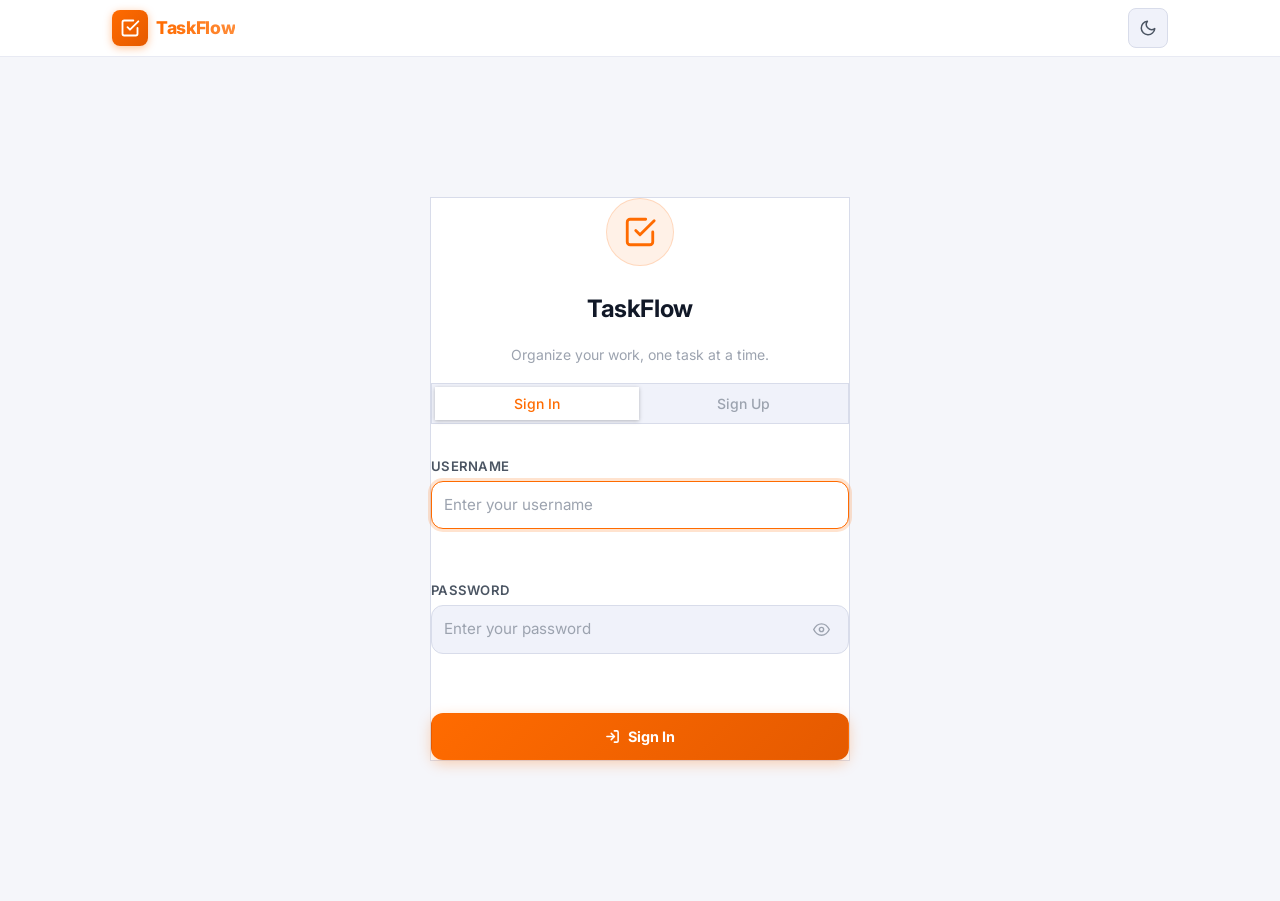
==== frontend/login.html @ 529d4571 "first commit" ====
<!DOCTYPE html>
<html lang="en" data-theme="light">
<head>
    <meta charset="UTF-8">
    <meta name="viewport" content="width=device-width, initial-scale=1.0, viewport-fit=cover">
    <meta name="theme-color" content="#8b5cf6">
    <meta name="description" content="Sign in to TaskFlow — your personal task manager.">
    <title>TaskFlow — Sign In</title>
    <link rel="preconnect" href="https://fonts.googleapis.com">
    <link rel="preconnect" href="https://fonts.gstatic.com" crossorigin>
    <link href="https://fonts.googleapis.com/css2?family=Inter:wght@400;500;600;700;800&display=swap" rel="stylesheet">
    <link rel="stylesheet" href="./style.css">
</head>
<body>

    <!-- ── Top bar ─────────────────────────────────────────── -->
    <header class="topbar" role="banner">
        <div class="topbar-inner">
            <div class="topbar-brand">
                <span class="brand-icon" aria-hidden="true">
                    <svg width="20" height="20" viewBox="0 0 24 24" fill="none" stroke="currentColor" stroke-width="2.2" stroke-linecap="round" stroke-linejoin="round">
                        <path d="M9 11l3 3L22 4"/><path d="M21 12v7a2 2 0 0 1-2 2H5a2 2 0 0 1-2-2V5a2 2 0 0 1 2-2h11"/>
                    </svg>
                </span>
                <span class="brand-name">TaskFlow</span>
            </div>
            <div class="topbar-actions">
                <button class="icon-btn" id="themeToggle" aria-label="Toggle light/dark mode">
                    <!-- icon injected by JS -->
                </button>
            </div>
        </div>
    </header>

    <!-- ── Auth page ───────────────────────────────────────── -->
    <main class="login-page" id="main-content">
        <div class="login-card">

            <!-- Brand mark -->
            <div class="login-brand" aria-hidden="true">
                <div class="login-brand-icon">
                    <svg width="34" height="34" viewBox="0 0 24 24" fill="none" stroke="currentColor" stroke-width="2" stroke-linecap="round" stroke-linejoin="round">
                        <path d="M9 11l3 3L22 4"/><path d="M21 12v7a2 2 0 0 1-2 2H5a2 2 0 0 1-2-2V5a2 2 0 0 1 2-2h11"/>
                    </svg>
                </div>
            </div>

            <h1 class="login-title">TaskFlow</h1>
            <p class="login-subtitle">Organize your work, one task at a time.</p>

            <!-- Tab switcher -->
            <div class="auth-tabs" role="tablist" aria-label="Authentication options">
                <button class="auth-tab auth-tab--active" id="tab-signin" role="tab"
                        aria-selected="true" aria-controls="panel-signin">Sign In</button>
                <button class="auth-tab" id="tab-signup" role="tab"
                        aria-selected="false" aria-controls="panel-signup">Sign Up</button>
            </div>

            <!-- Sign In panel -->
            <div id="panel-signin" class="auth-panel" role="tabpanel" aria-labelledby="tab-signin">
                <form id="loginForm" class="login-form" novalidate>
                    <div class="field">
                        <label class="field-label" for="loginUsername">Username</label>
                        <input class="field-input" id="loginUsername" name="username" type="text"
                               placeholder="Enter your username" autocomplete="username" required autofocus>
                        <span class="field-error" id="login-username-error" role="alert"></span>
                    </div>
                    <div class="field">
                        <label class="field-label" for="loginPassword">Password</label>
                        <div class="password-wrap">
                            <input class="field-input" id="loginPassword" name="password" type="password"
                                   placeholder="Enter your password" autocomplete="current-password" required>
                            <button type="button" class="pwd-eye-btn" id="loginPasswordToggle"
                                    aria-label="Show password" aria-pressed="false">
                                <svg class="eye-icon eye-show" width="17" height="17" viewBox="0 0 24 24" fill="none" stroke="currentColor" stroke-width="2" stroke-linecap="round" stroke-linejoin="round" aria-hidden="true"><path d="M1 12s4-8 11-8 11 8 11 8-4 8-11 8-11-8-11-8z"/><circle cx="12" cy="12" r="3"/></svg>
                                <svg class="eye-icon eye-hide" width="17" height="17" viewBox="0 0 24 24" fill="none" stroke="currentColor" stroke-width="2" stroke-linecap="round" stroke-linejoin="round" aria-hidden="true"><path d="M17.94 17.94A10.07 10.07 0 0 1 12 20c-7 0-11-8-11-8a18.45 18.45 0 0 1 5.06-5.94"/><path d="M9.9 4.24A9.12 9.12 0 0 1 12 4c7 0 11 8 11 8a18.5 18.5 0 0 1-2.16 3.19"/><line x1="1" y1="1" x2="23" y2="23"/></svg>
                            </button>
                        </div>
                        <span class="field-error" id="login-password-error" role="alert"></span>
                    </div>
                    <div id="loginError" class="form-banner form-banner--error" role="alert" aria-live="polite" hidden></div>
                    <button type="submit" class="btn btn-primary login-submit" id="loginBtn">
                        <svg width="15" height="15" viewBox="0 0 24 24" fill="none" stroke="currentColor" stroke-width="2.5" stroke-linecap="round" stroke-linejoin="round" aria-hidden="true"><path d="M15 3h4a2 2 0 0 1 2 2v14a2 2 0 0 1-2 2h-4"/><polyline points="10 17 15 12 10 7"/><line x1="15" y1="12" x2="3" y2="12"/></svg>
                        Sign In
                    </button>
                </form>
            </div>

            <!-- Sign Up panel -->
            <div id="panel-signup" class="auth-panel auth-panel--hidden" role="tabpanel" aria-labelledby="tab-signup">
                <form id="registerForm" class="login-form" novalidate>
                    <div class="field">
                        <label class="field-label" for="regUsername">Username</label>
                        <input class="field-input" id="regUsername" name="username" type="text"
                               placeholder="Choose a username" autocomplete="username" required>
                        <span class="field-hint">At least 3 characters.</span>
                        <span class="field-error" id="reg-username-error" role="alert"></span>
                    </div>
                    <div class="field">
                        <label class="field-label" for="regPassword">Password</label>
                        <div class="password-wrap">
                            <input class="field-input" id="regPassword" name="password" type="password"
                                   placeholder="Create a password" autocomplete="new-password" required>
                            <button type="button" class="pwd-eye-btn" id="regPasswordToggle"
                                    aria-label="Show password" aria-pressed="false">
                                <svg class="eye-icon eye-show" width="17" height="17" viewBox="0 0 24 24" fill="none" stroke="currentColor" stroke-width="2" stroke-linecap="round" stroke-linejoin="round" aria-hidden="true"><path d="M1 12s4-8 11-8 11 8 11 8-4 8-11 8-11-8-11-8z"/><circle cx="12" cy="12" r="3"/></svg>
                                <svg class="eye-icon eye-hide" width="17" height="17" viewBox="0 0 24 24" fill="none" stroke="currentColor" stroke-width="2" stroke-linecap="round" stroke-linejoin="round" aria-hidden="true"><path d="M17.94 17.94A10.07 10.07 0 0 1 12 20c-7 0-11-8-11-8a18.45 18.45 0 0 1 5.06-5.94"/><path d="M9.9 4.24A9.12 9.12 0 0 1 12 4c7 0 11 8 11 8a18.5 18.5 0 0 1-2.16 3.19"/><line x1="1" y1="1" x2="23" y2="23"/></svg>
                            </button>
                        </div>
                        <span class="field-hint">At least 6 characters.</span>
                        <span class="field-error" id="reg-password-error" role="alert"></span>
                    </div>
                    <div class="field">
                        <label class="field-label" for="regConfirm">Confirm Password</label>
                        <div class="password-wrap">
                            <input class="field-input" id="regConfirm" name="confirm" type="password"
                                   placeholder="Repeat your password" autocomplete="new-password" required>
                            <button type="button" class="pwd-eye-btn" id="regConfirmToggle"
                                    aria-label="Show password" aria-pressed="false">
                                <svg class="eye-icon eye-show" width="17" height="17" viewBox="0 0 24 24" fill="none" stroke="currentColor" stroke-width="2" stroke-linecap="round" stroke-linejoin="round" aria-hidden="true"><path d="M1 12s4-8 11-8 11 8 11 8-4 8-11 8-11-8-11-8z"/><circle cx="12" cy="12" r="3"/></svg>
                                <svg class="eye-icon eye-hide" width="17" height="17" viewBox="0 0 24 24" fill="none" stroke="currentColor" stroke-width="2" stroke-linecap="round" stroke-linejoin="round" aria-hidden="true"><path d="M17.94 17.94A10.07 10.07 0 0 1 12 20c-7 0-11-8-11-8a18.45 18.45 0 0 1 5.06-5.94"/><path d="M9.9 4.24A9.12 9.12 0 0 1 12 4c7 0 11 8 11 8a18.5 18.5 0 0 1-2.16 3.19"/><line x1="1" y1="1" x2="23" y2="23"/></svg>
                            </button>
                        </div>
                        <span class="field-error" id="reg-confirm-error" role="alert"></span>
                    </div>
                    <div id="registerError" class="form-banner form-banner--error" role="alert" aria-live="polite" hidden></div>
                    <button type="submit" class="btn btn-primary login-submit" id="registerBtn">
                        <svg width="15" height="15" viewBox="0 0 24 24" fill="none" stroke="currentColor" stroke-width="2.5" stroke-linecap="round" stroke-linejoin="round" aria-hidden="true"><path d="M16 21v-2a4 4 0 0 0-4-4H5a4 4 0 0 0-4 4v2"/><circle cx="8.5" cy="7" r="4"/><line x1="20" y1="8" x2="20" y2="14"/><line x1="23" y1="11" x2="17" y2="11"/></svg>
                        Create Account
                    </button>
                </form>
            </div>

        </div>
    </main>

    <script src="./config.js"></script>
    <script src="./login.js"></script>
</body>
</html>
---- frontend/style.css ----
/* ================================================================
   VAULT — Password Manager
   Mobile-first, Indian flag–inspired palette
   Saffron #FF6B00 · White #FFFFFF · Green #128807 · Chakra Navy #06038D
   ================================================================ */

/* ── 1. Design tokens ─────────────────────────────────────────── */
:root {
    /* Brand palette */
    --saffron:        #FF6B00;
    --saffron-light:  #FF8C38;
    --saffron-dim:    #FF6B0018;
    --saffron-muted:  #FF6B0030;
    --green:          #128807;
    --green-light:    #1aad08;
    --green-dim:      #12880718;
    --green-muted:    #12880730;
    --chakra:         #06038D;
    --white:          #FFFFFF;

    /* Neutrals (dark theme default) */
    --bg-base:        #0d0f14;
    --bg-surface:     #141720;
    --bg-card:        #1a1e2e;
    --bg-card-hover:  #1f2438;
    --bg-input:       #0f1119;
    --bg-input-focus: #111525;

    --border:         #2a2f45;
    --border-focus:   var(--saffron);
    --border-subtle:  #1e2338;

    --text-primary:   #f0f2f8;
    --text-secondary: #8b93b0;
    --text-muted:     #565e7a;
    --text-inverse:   #0d0f14;

    /* Semantic */
    --success:        #22c55e;
    --success-dim:    #22c55e18;
    --error:          #ef4444;
    --error-dim:      #ef444418;
    --warning:        #f59e0b;

    /* Spacing scale */
    --sp-1: 4px;   --sp-2: 8px;   --sp-3: 12px;  --sp-4: 16px;
    --sp-5: 20px;  --sp-6: 24px;  --sp-8: 32px;  --sp-10: 40px;

    /* Radii */
    --r-sm:  8px;
    --r-md:  12px;
    --r-lg:  18px;
    --r-xl:  24px;
    --r-full: 9999px;

    /* Shadows */
    --shadow-card:   0 4px 24px rgba(0,0,0,0.32), 0 1px 3px rgba(0,0,0,0.2);
    --shadow-input:  0 0 0 3px var(--saffron-muted);
    --shadow-btn:    0 4px 14px rgba(255, 107, 0, 0.35);
    --shadow-dialog: 0 20px 60px rgba(0,0,0,0.6);

    /* Motion */
    --ease-out: cubic-bezier(0.22, 1, 0.36, 1);
    --duration: 200ms;

    /* Layout */
    --topbar-h:   56px;
    --max-width:  1120px;
    --page-pad:   var(--sp-4);
}

/* Light theme */
[data-theme="light"] {
    --bg-base:        #f5f6fa;
    --bg-surface:     #eef0f7;
    --bg-card:        #ffffff;
    --bg-card-hover:  #f7f8fd;
    --bg-input:       #f0f2fa;
    --bg-input-focus: #fff;

    --border:         #d8dcea;
    --border-subtle:  #e8eaf3;

    --text-primary:   #111827;
    --text-secondary: #4b5563;
    --text-muted:     #9ca3af;
    --text-inverse:   #ffffff;

    --shadow-card:    0 2px 16px rgba(0,0,0,0.08), 0 1px 3px rgba(0,0,0,0.05);
    --shadow-input:   0 0 0 3px var(--saffron-muted);
    --shadow-btn:     0 4px 14px rgba(255,107,0,0.28);
}

/* ── 2. Reset & base ──────────────────────────────────────────── */
*, *::before, *::after {
    box-sizing: border-box;
    margin: 0;
    padding: 0;
}

html {
    -webkit-text-size-adjust: 100%;
    scroll-behavior: smooth;
}

body {
    font-family: 'Inter', system-ui, -apple-system, sans-serif;
    font-size: 15px;
    line-height: 1.6;
    background-color: var(--bg-base);
    color: var(--text-primary);
    min-height: 100dvh;
    transition: background-color var(--duration), color var(--duration);
    -webkit-font-smoothing: antialiased;
}

/* Scrollbar (desktop) */
::-webkit-scrollbar { width: 6px; }
::-webkit-scrollbar-track { background: transparent; }
::-webkit-scrollbar-thumb { background: var(--border); border-radius: var(--r-full); }

/* Focus ring */
:focus-visible {
    outline: 2px solid var(--saffron);
    outline-offset: 2px;
}

/* ── 3. Top navigation bar ────────────────────────────────────── */
.topbar {
    position: sticky;
    top: 0;
    z-index: 100;
    background: var(--bg-card);
    border-bottom: 1px solid var(--border-subtle);
    backdrop-filter: blur(12px);
    -webkit-backdrop-filter: blur(12px);
}

.topbar-inner {
    max-width: var(--max-width);
    margin: 0 auto;
    padding: 0 var(--page-pad);
    height: var(--topbar-h);
    display: flex;
    align-items: center;
    justify-content: space-between;
}

/* Tricolor accent stripe */
.topbar-tricolor {
    display: flex;
    height: 3px;
}
.tc-saffron { flex: 1; background: var(--saffron); }
.tc-white   { flex: 1; background: var(--white); }
.tc-green   { flex: 1; background: var(--green); }

/* Brand */
.topbar-brand {
    display: flex;
    align-items: center;
    gap: var(--sp-2);
    text-decoration: none;
    color: inherit;
}

.brand-icon {
    display: grid;
    place-items: center;
    width: 36px;
    height: 36px;
    background: linear-gradient(135deg, var(--saffron), #e55a00);
    border-radius: var(--r-sm);
    color: var(--white);
    flex-shrink: 0;
    box-shadow: 0 2px 8px rgba(255,107,0,0.4);
}

.brand-name {
    font-size: 1.1rem;
    font-weight: 800;
    letter-spacing: -0.02em;
    background: linear-gradient(90deg, var(--saffron) 0%, var(--saffron-light) 100%);
    -webkit-background-clip: text;
    -webkit-text-fill-color: transparent;
    background-clip: text;
}

/* Icon button */
.icon-btn {
    display: grid;
    place-items: center;
    width: 40px;
    height: 40px;
    border-radius: var(--r-sm);
    border: 1px solid var(--border);
    background: var(--bg-input);
    color: var(--text-secondary);
    cursor: pointer;
    transition: background var(--duration), color var(--duration), border-color var(--duration);
}
.icon-btn:hover {
    background: var(--saffron-dim);
    color: var(--saffron);
    border-color: var(--saffron-muted);
}
.icon-btn .eye-hide { display: none; }

/* ── 4. Page layout ───────────────────────────────────────────── */
.page {
    max-width: var(--max-width);
    margin: 0 auto;
    padding: var(--sp-6) var(--page-pad) var(--sp-10);
}

/* ── 5. Hero ──────────────────────────────────────────────────── */
.hero {
    display: flex;
    align-items: center;
    justify-content: space-between;
    gap: var(--sp-4);
    margin-bottom: var(--sp-6);
    padding: var(--sp-6) var(--sp-6);
    background: var(--bg-card);
    border-radius: var(--r-xl);
    border: 1px solid var(--border-subtle);
    position: relative;
    overflow: hidden;
}

/* Subtle gradient wash behind hero */
.hero::before {
    content: '';
    position: absolute;
    inset: 0;
    background: linear-gradient(120deg,
        var(--saffron-dim) 0%,
        transparent 45%,
        var(--green-dim) 100%);
    pointer-events: none;
}

.hero-inner { position: relative; z-index: 1; }

.hero-title {
    font-size: clamp(1.35rem, 4vw, 1.9rem);
    font-weight: 800;
    letter-spacing: -0.03em;
    line-height: 1.15;
    color: var(--text-primary);
    margin-bottom: var(--sp-1);
}

.hero-subtitle {
    font-size: 0.9rem;
    color: var(--text-secondary);
}

/* Mini Indian flag */
.hero-badge {
    flex-shrink: 0;
    position: relative;
    z-index: 1;
}

.mini-flag {
    width: 52px;
    border-radius: 4px;
    overflow: hidden;
    box-shadow: 0 2px 12px rgba(0,0,0,0.25);
    border: 1px solid rgba(255,255,255,0.1);
}

.mf-saffron, .mf-white, .mf-green {
    display: block;
    height: 18px;
}
.mf-saffron { background: var(--saffron); }
.mf-white   { background: #fff; position: relative; display: flex; align-items: center; justify-content: center; }
.mf-green   { background: var(--green); }

.mf-chakra {
    display: block;
    width: 12px;
    height: 12px;
    border: 2px solid var(--chakra);
    border-radius: 50%;
    position: relative;
}
.mf-chakra::before {
    content: '';
    position: absolute;
    inset: 1px;
    background: radial-gradient(circle, var(--chakra) 1.5px, transparent 1.5px);
}

/* ── 6. App shell grid ────────────────────────────────────────── */
.app-shell {
    display: grid;
    gap: var(--sp-5);
    grid-template-columns: 1fr;
}

@media (min-width: 860px) {
    .app-shell {
        grid-template-columns: 420px 1fr;
        align-items: start;
    }
}

@media (min-width: 1060px) {
    .app-shell {
        grid-template-columns: 460px 1fr;
    }
}

/* ── 7. Card ──────────────────────────────────────────────────── */
.card {
    background: var(--bg-card);
    border: 1px solid var(--border-subtle);
    border-radius: var(--r-lg);
    box-shadow: var(--shadow-card);
    overflow: hidden;
}

.card-header {
    display: flex;
    align-items: center;
    justify-content: space-between;
    padding: var(--sp-5) var(--sp-5) 0;
}

.card-title {
    display: flex;
    align-items: center;
    gap: var(--sp-2);
    font-size: 1rem;
    font-weight: 700;
    color: var(--text-primary);
}

.card-title svg {
    color: var(--saffron);
    flex-shrink: 0;
}

.card-body {
    padding: var(--sp-5);
}

/* ── 8. Form fields ───────────────────────────────────────────── */
.field {
    display: flex;
    flex-direction: column;
    gap: var(--sp-1);
    margin-bottom: var(--sp-4);
}

.field:last-of-type { margin-bottom: 0; }

.field-label {
    font-size: 0.82rem;
    font-weight: 600;
    color: var(--text-secondary);
    letter-spacing: 0.02em;
    text-transform: uppercase;
    display: flex;
    align-items: center;
    gap: var(--sp-2);
}

.field-label-hint {
    font-size: 0.75rem;
    font-weight: 400;
    text-transform: none;
    color: var(--text-muted);
    letter-spacing: 0;
}

.field-input {
    width: 100%;
    padding: 11px var(--sp-3);
    font: inherit;
    font-size: 0.95rem;
    background: var(--bg-input);
    color: var(--text-primary);
    border: 1.5px solid var(--border);
    border-radius: var(--r-md);
    transition: border-color var(--duration), box-shadow var(--duration), background var(--duration);
    -webkit-appearance: none;
    appearance: none;
}

.field-input::placeholder { color: var(--text-muted); }

.field-input:hover {
    border-color: var(--saffron-muted);
}

.field-input:focus {
    outline: none;
    border-color: var(--saffron);
    background: var(--bg-input-focus);
    box-shadow: var(--shadow-input);
}

.field-input.is-invalid {
    border-color: var(--error);
    box-shadow: 0 0 0 3px rgba(239,68,68,0.18);
}

.field-textarea {
    resize: vertical;
    min-height: 88px;
    line-height: 1.5;
}

.field-error {
    font-size: 0.8rem;
    color: var(--error);
    min-height: 1.2em;
    display: flex;
    align-items: center;
    gap: 4px;
}

/* ── 9. Password input wrapper ────────────────────────────────── */
.password-wrap {
    position: relative;
}

.password-wrap .field-input {
    padding-right: 46px;
}

.pwd-eye-btn {
    position: absolute;
    top: 50%;
    right: 10px;
    transform: translateY(-50%);
    background: transparent;
    border: none;
    color: var(--text-muted);
    cursor: pointer;
    padding: var(--sp-1);
    display: grid;
    place-items: center;
    border-radius: var(--r-sm);
    transition: color var(--duration), background var(--duration);
    /* Minimum touch target */
    min-width: 36px;
    min-height: 36px;
}

.pwd-eye-btn:hover { color: var(--saffron); background: var(--saffron-dim); }

.pwd-eye-btn[aria-pressed="true"] .eye-show { display: none; }
.pwd-eye-btn[aria-pressed="true"] .eye-hide { display: block; }
.pwd-eye-btn[aria-pressed="false"] .eye-show { display: block; }
.pwd-eye-btn[aria-pressed="false"] .eye-hide { display: none; }

/* ── 10. Password strength bar ────────────────────────────────── */
.strength-bar {
    display: flex;
    gap: var(--sp-1);
    margin-top: var(--sp-2);
}

.strength-seg {
    flex: 1;
    height: 4px;
    border-radius: var(--r-full);
    background: var(--border);
    transition: background var(--duration);
}

/*
  3-level scoring: data-score="1" Weak, "2" Medium, "3" Strong
  Only 3 segments used (data-seg 1–3); seg 4 kept in HTML but hidden.
*/
.strength-seg[data-seg="4"] { display: none; }

/* Weak — first segment red */
.strength-bar[data-score="1"] .strength-seg[data-seg="1"] { background: var(--error); }

/* Medium — first two segments amber */
.strength-bar[data-score="2"] .strength-seg[data-seg="1"],
.strength-bar[data-score="2"] .strength-seg[data-seg="2"] { background: var(--warning); }

/* Strong — all three segments green */
.strength-bar[data-score="3"] .strength-seg[data-seg="1"],
.strength-bar[data-score="3"] .strength-seg[data-seg="2"],
.strength-bar[data-score="3"] .strength-seg[data-seg="3"] { background: var(--green); }

.strength-label {
    font-size: 0.75rem;
    font-weight: 600;
    color: var(--text-muted);
    margin-top: 2px;
    min-height: 1em;
    letter-spacing: 0.01em;
}

/* ── 11. Form actions ─────────────────────────────────────────── */
.form-actions {
    display: flex;
    gap: var(--sp-3);
    margin-top: var(--sp-5);
    flex-wrap: wrap;
}

/* ── 12. Buttons ──────────────────────────────────────────────── */
.btn {
    display: inline-flex;
    align-items: center;
    justify-content: center;
    gap: var(--sp-2);
    padding: 11px var(--sp-5);
    font: inherit;
    font-size: 0.9rem;
    font-weight: 700;
    border-radius: var(--r-md);
    border: 1.5px solid transparent;
    cursor: pointer;
    text-decoration: none;
    white-space: nowrap;
    transition:
        background var(--duration),
        box-shadow var(--duration),
        transform 80ms,
        opacity var(--duration),
        border-color var(--duration);
    /* Minimum touch target */
    min-height: 44px;
    user-select: none;
    -webkit-tap-highlight-color: transparent;
}

.btn:active { transform: scale(0.97); }
.btn:disabled {
    opacity: 0.5;
    cursor: not-allowed;
    transform: none;
}

/* Primary — saffron */
.btn-primary {
    background: linear-gradient(135deg, var(--saffron) 0%, #e55a00 100%);
    color: var(--white);
    box-shadow: var(--shadow-btn);
    flex: 1;
}
.btn-primary:hover:not(:disabled) {
    background: linear-gradient(135deg, var(--saffron-light) 0%, var(--saffron) 100%);
    box-shadow: 0 6px 20px rgba(255,107,0,0.45);
}

/* Secondary — outlined green */
.btn-secondary {
    background: var(--green-dim);
    color: var(--green-light);
    border-color: var(--green-muted);
}
.btn-secondary:hover:not(:disabled) {
    background: var(--green-muted);
    border-color: var(--green);
}

/* Ghost */
.btn-ghost {
    background: transparent;
    color: var(--text-secondary);
    border-color: var(--border);
}
.btn-ghost:hover:not(:disabled) {
    background: var(--bg-input);
    color: var(--text-primary);
}

/* Danger */
.btn-danger {
    background: var(--error);
    color: var(--white);
    border-color: var(--error);
}
.btn-danger:hover:not(:disabled) {
    background: #dc2626;
    box-shadow: 0 4px 14px rgba(239,68,68,0.35);
}

/* Loading spinner inside btn */
.btn.is-loading {
    pointer-events: none;
    position: relative;
    color: transparent;
}
.btn.is-loading::after {
    content: '';
    position: absolute;
    inset: 50% auto auto 50%;
    transform: translate(-50%, -50%);
    width: 16px;
    height: 16px;
    border: 2px solid rgba(255,255,255,0.4);
    border-top-color: #fff;
    border-radius: 50%;
    animation: spin 0.65s linear infinite;
}

/* ── 13. Toast / feedback ─────────────────────────────────────── */
.toast {
    display: none;
    align-items: center;
    gap: var(--sp-2);
    padding: var(--sp-3) var(--sp-4);
    border-radius: var(--r-md);
    font-size: 0.875rem;
    font-weight: 500;
    margin-top: var(--sp-4);
    animation: slideIn 0.22s var(--ease-out);
}

.toast.visible { display: flex; }

.toast.success {
    background: var(--success-dim);
    color: var(--success);
    border: 1px solid rgba(34,197,94,0.25);
}

.toast.error {
    background: var(--error-dim);
    color: var(--error);
    border: 1px solid rgba(239,68,68,0.25);
}

/* ── 14. Vault header ─────────────────────────────────────────── */
.vault-card-header {
    padding-bottom: var(--sp-4);
}

/* Badge / count pill */
.badge {
    display: inline-flex;
    align-items: center;
    justify-content: center;
    min-width: 26px;
    height: 22px;
    padding: 0 var(--sp-2);
    font-size: 0.75rem;
    font-weight: 700;
    border-radius: var(--r-full);
    background: var(--saffron-dim);
    color: var(--saffron);
    border: 1px solid var(--saffron-muted);
}

/* ── 15. Search bar ───────────────────────────────────────────── */
.search-wrap {
    position: relative;
    margin-bottom: var(--sp-4);
}

.search-icon {
    position: absolute;
    left: 12px;
    top: 50%;
    transform: translateY(-50%);
    color: var(--text-muted);
    pointer-events: none;
}

.search-input {
    width: 100%;
    padding: 10px var(--sp-3) 10px 38px;
    font: inherit;
    font-size: 0.9rem;
    background: var(--bg-input);
    color: var(--text-primary);
    border: 1.5px solid var(--border);
    border-radius: var(--r-md);
    transition: border-color var(--duration), box-shadow var(--duration);
    -webkit-appearance: none;
    appearance: none;
}

.search-input::placeholder { color: var(--text-muted); }

.search-input:focus {
    outline: none;
    border-color: var(--saffron);
    box-shadow: var(--shadow-input);
}

/* Clear button on search (native) */
.search-input::-webkit-search-cancel-button { opacity: 0.5; cursor: pointer; }

/* ── 16. Vault list ───────────────────────────────────────────── */
.vault-list {
    display: flex;
    flex-direction: column;
    gap: var(--sp-3);
}

/* ── 17. Vault item card ──────────────────────────────────────── */
.vault-item {
    display: grid;
    grid-template-columns: 1fr auto;
    gap: var(--sp-3);
    align-items: start;
    padding: var(--sp-4);
    background: var(--bg-card);
    border: 1.5px solid var(--border-subtle);
    border-radius: var(--r-md);
    transition: border-color var(--duration), background var(--duration), transform var(--duration);
    animation: fadeUp 0.25s var(--ease-out);
    position: relative;
    overflow: hidden;
}

.vault-item::before {
    content: '';
    position: absolute;
    left: 0; top: 0; bottom: 0;
    width: 3px;
    background: linear-gradient(180deg, var(--saffron), var(--green));
    border-radius: 0 2px 2px 0;
}

.vault-item:hover {
    border-color: var(--saffron-muted);
    background: var(--bg-card-hover);
}

.vault-item-info { min-width: 0; padding-left: var(--sp-2); }

.vault-item-title {
    font-size: 0.95rem;
    font-weight: 700;
    color: var(--text-primary);
    margin-bottom: 2px;
    white-space: nowrap;
    overflow: hidden;
    text-overflow: ellipsis;
}

.vault-item-row {
    display: flex;
    align-items: center;
    gap: var(--sp-2);
    font-size: 0.82rem;
    color: var(--text-secondary);
    margin-top: 4px;
    min-width: 0;
}

.vault-item-row svg { flex-shrink: 0; color: var(--text-muted); }

.vault-item-value {
    min-width: 0;
    overflow: hidden;
    text-overflow: ellipsis;
    white-space: nowrap;
}

.vault-item-password {
    font-family: 'Courier New', monospace;
    letter-spacing: 0.08em;
    font-size: 0.82rem;
}

.vault-item-notes {
    color: var(--text-muted);
    font-style: italic;
    font-size: 0.78rem;
    margin-top: var(--sp-2);
    display: -webkit-box;
    -webkit-line-clamp: 2;
    -webkit-box-orient: vertical;
    overflow: hidden;
}

/* Item action buttons cluster */
.vault-item-actions {
    display: flex;
    flex-direction: column;
    gap: var(--sp-2);
    flex-shrink: 0;
}

.item-btn {
    display: grid;
    place-items: center;
    width: 34px;
    height: 34px;
    border-radius: var(--r-sm);
    border: 1.5px solid var(--border);
    background: var(--bg-input);
    color: var(--text-muted);
    cursor: pointer;
    transition: background var(--duration), color var(--duration), border-color var(--duration);
    /* Touch target */
    min-width: 34px;
    min-height: 34px;
}

.item-btn:hover { color: var(--saffron); border-color: var(--saffron-muted); background: var(--saffron-dim); }

.item-btn-delete:hover { color: var(--error); border-color: rgba(239,68,68,0.3); background: var(--error-dim); }

.item-btn-copy.copied {
    color: var(--green-light);
    border-color: var(--green-muted);
    background: var(--green-dim);
}

/* ── 18. Empty state ──────────────────────────────────────────── */
.empty-state {
    display: flex;
    flex-direction: column;
    align-items: center;
    justify-content: center;
    gap: var(--sp-3);
    padding: var(--sp-10) var(--sp-4);
    text-align: center;
    color: var(--text-muted);
}

.empty-icon {
    width: 56px;
    height: 56px;
    border-radius: var(--r-lg);
    background: var(--saffron-dim);
    border: 1.5px solid var(--saffron-muted);
    display: grid;
    place-items: center;
    color: var(--saffron);
}

.empty-title {
    font-size: 0.95rem;
    font-weight: 600;
    color: var(--text-secondary);
}

.empty-desc {
    font-size: 0.82rem;
    max-width: 220px;
}

/* ── 19. Loading state skeleton ───────────────────────────────── */
.skeleton {
    border-radius: var(--r-md);
    background: linear-gradient(90deg,
        var(--bg-card) 25%,
        var(--bg-card-hover) 50%,
        var(--bg-card) 75%);
    background-size: 200% 100%;
    animation: shimmer 1.4s ease infinite;
}

.skeleton-item {
    height: 80px;
    border-radius: var(--r-md);
}

/* ── 20. Confirm dialog ───────────────────────────────────────── */
.confirm-dialog {
    position: fixed;
    inset: 0;
    z-index: 300;
    margin: auto;
    width: calc(100% - var(--sp-8));
    max-width: 380px;
    background: var(--bg-card);
    border: 1.5px solid var(--border);
    border-radius: var(--r-xl);
    box-shadow: var(--shadow-dialog);
    padding: 0;
    display: none;
    animation: scaleIn 0.22s var(--ease-out);
}

.confirm-dialog[open] { display: block; }

.dialog-backdrop {
    display: none;
    position: fixed;
    inset: 0;
    z-index: 200;
    background: rgba(0,0,0,0.65);
    backdrop-filter: blur(4px);
    -webkit-backdrop-filter: blur(4px);
    animation: fadeIn 0.18s ease;
}

.dialog-backdrop.active { display: block; }

.dialog-inner {
    padding: var(--sp-6);
    display: flex;
    flex-direction: column;
    align-items: center;
    gap: var(--sp-3);
    text-align: center;
}

.dialog-icon {
    width: 56px;
    height: 56px;
    border-radius: var(--r-lg);
    background: var(--error-dim);
    border: 1.5px solid rgba(239,68,68,0.25);
    display: grid;
    place-items: center;
    color: var(--error);
}

.dialog-title {
    font-size: 1.05rem;
    font-weight: 700;
    color: var(--text-primary);
}

.dialog-desc {
    font-size: 0.875rem;
    color: var(--text-secondary);
}

.dialog-actions {
    display: flex;
    gap: var(--sp-3);
    width: 100%;
    margin-top: var(--sp-2);
}

.dialog-actions .btn { flex: 1; }

/* ── 21. Animations ───────────────────────────────────────────── */
@keyframes spin {
    to { transform: translate(-50%, -50%) rotate(360deg); }
}

@keyframes shimmer {
    from { background-position: 200% 0; }
    to   { background-position: -200% 0; }
}

@keyframes slideIn {
    from { opacity: 0; transform: translateY(-6px); }
    to   { opacity: 1; transform: translateY(0); }
}

@keyframes fadeUp {
    from { opacity: 0; transform: translateY(8px); }
    to   { opacity: 1; transform: translateY(0); }
}

@keyframes scaleIn {
    from { opacity: 0; transform: scale(0.94); }
    to   { opacity: 1; transform: scale(1); }
}

@keyframes fadeIn {
    from { opacity: 0; }
    to   { opacity: 1; }
}

/* ── 22. Responsive overrides ─────────────────────────────────── */

/* Tight phones */
@media (max-width: 420px) {
    :root { --page-pad: var(--sp-3); }

    .hero {
        padding: var(--sp-4) var(--sp-4);
    }

    .hero-title { font-size: 1.2rem; }

    .form-actions {
        flex-direction: column;
    }
    .btn-primary { flex: none; width: 100%; }
    .btn-secondary { width: 100%; }

    .vault-item {
        grid-template-columns: 1fr;
    }
    .vault-item-actions {
        flex-direction: row;
        justify-content: flex-end;
    }
}

/* Tablet and above — items use more horizontal space */
@media (min-width: 600px) {
    :root { --page-pad: var(--sp-6); }

    .vault-item-actions {
        flex-direction: column;
    }
}

/* Wide desktop */
@media (min-width: 1200px) {
    :root { --page-pad: var(--sp-8); }
}

/* Reduce motion */
@media (prefers-reduced-motion: reduce) {
    *, *::before, *::after {
        animation-duration: 0.01ms !important;
        transition-duration: 0.01ms !important;
    }
}

/* ================================================================
   AUTH — Login page styles
   ================================================================ */

/* Full-page centered layout */
.login-page {
    min-height: calc(100vh - 56px); /* subtract topbar height */
    display: flex;
    align-items: center;
    justify-content: center;
    padding: var(--sp-6) var(--sp-4);
}

/* Login card */
.login-card {
    width: 100%;
    max-width: 420px;
    background: var(--bg-card);
    border: 1px solid var(--border);
    border-radius: var(--radius-xl);
    padding: var(--sp-8) var(--sp-7);
    box-shadow: var(--shadow-lg);
    display: flex;
    flex-direction: column;
    align-items: center;
    gap: var(--sp-4);
}

/* Brand icon circle at top */
.login-brand {
    margin-bottom: var(--sp-2);
}

.login-brand-icon {
    width: 68px;
    height: 68px;
    border-radius: 50%;
    background: var(--saffron-dim);
    border: 1.5px solid var(--saffron-muted);
    color: var(--saffron);
    display: flex;
    align-items: center;
    justify-content: center;
}

.login-title {
    font-size: 1.5rem;
    font-weight: 700;
    color: var(--text-primary);
    margin: 0;
    text-align: center;
    letter-spacing: -0.02em;
}

.login-subtitle {
    font-size: 0.875rem;
    color: var(--text-muted);
    margin: 0;
    text-align: center;
}

/* Form fills full card width */
.login-form {
    width: 100%;
    display: flex;
    flex-direction: column;
    gap: var(--sp-4);
    margin-top: var(--sp-2);
}

/* Full-width submit button */
.login-submit {
    width: 100%;
    justify-content: center;
    margin-top: var(--sp-2);
}

/* Error banner */
.login-error {
    background: var(--error-dim, rgba(239,68,68,0.12));
    border: 1px solid rgba(239,68,68,0.3);
    color: var(--error, #ef4444);
    border-radius: var(--radius-md);
    padding: var(--sp-3) var(--sp-4);
    font-size: 0.875rem;
    text-align: center;
}

/* Hint text at bottom */
.login-hint {
    font-size: 0.8rem;
    color: var(--text-subtle, var(--text-muted));
    text-align: center;
    margin: 0;
    margin-top: var(--sp-2);
    opacity: 0.7;
}

/* Error state on inputs (mirrors existing field-input focus style) */
.field-input--error {
    border-color: var(--error, #ef4444) !important;
    outline-color: var(--error, #ef4444) !important;
}

/* ── Topbar user pill (shown on main vault page when logged in) ── */
.user-pill {
    display: flex;
    align-items: center;
    gap: var(--sp-2);
    background: var(--bg-input);
    border: 1px solid var(--border);
    border-radius: 999px;
    padding: var(--sp-1) var(--sp-3) var(--sp-1) var(--sp-2);
    font-size: 0.8rem;
    color: var(--text-secondary);
    font-weight: 500;
    white-space: nowrap;
}

.user-pill svg {
    color: var(--saffron);
    flex-shrink: 0;
}

/* Logout button */
.btn-logout {
    display: inline-flex;
    align-items: center;
    gap: var(--sp-1);
    background: transparent;
    border: 1px solid var(--border);
    color: var(--text-muted);
    border-radius: var(--radius-md);
    padding: var(--sp-1) var(--sp-3);
    font-size: 0.8rem;
    font-weight: 500;
    cursor: pointer;
    transition: border-color 0.15s, color 0.15s, background 0.15s;
    white-space: nowrap;
}

.btn-logout:hover {
    border-color: var(--error, #ef4444);
    color: var(--error, #ef4444);
    background: rgba(239,68,68,0.06);
}

/* Topbar actions gap */
.topbar-actions {
    display: flex;
    align-items: center;
    gap: var(--sp-2);
}

@media (max-width: 420px) {
    .login-card {
        padding: var(--sp-6) var(--sp-4);
    }
    .user-pill span {
        display: none; /* hide username text on very small screens, keep icon */
    }
}

/* ── Auth tabs ───────────────────────────────────────────────── */
.auth-tabs {
    display: flex;
    width: 100%;
    background: var(--bg-input);
    border: 1px solid var(--border);
    border-radius: var(--radius-lg);
    padding: 3px;
    gap: 3px;
    margin-bottom: var(--sp-2);
}

.auth-tab {
    flex: 1;
    padding: var(--sp-2) var(--sp-3);
    border: none;
    border-radius: calc(var(--radius-lg) - 3px);
    background: transparent;
    color: var(--text-muted);
    font-size: 0.875rem;
    font-weight: 500;
    font-family: inherit;
    cursor: pointer;
    transition: background 0.18s, color 0.18s;
    white-space: nowrap;
}

.auth-tab:hover:not(.auth-tab--active) {
    background: var(--bg-card-hover);
    color: var(--text-secondary);
}

.auth-tab--active {
    background: var(--bg-card);
    color: var(--saffron);
    box-shadow: 0 1px 4px rgba(0,0,0,0.25);
}

/* ── Auth panels ─────────────────────────────────────────────── */
.auth-panel {
    width: 100%;
}

.auth-panel--hidden {
    display: none;
}

/* ── Field hint text ─────────────────────────────────────────── */
.field-hint {
    display: block;
    font-size: 0.75rem;
    color: var(--text-muted);
    margin-top: 3px;
    opacity: 0.75;
}

/* ── Success banner ──────────────────────────────────────────── */
.login-success {
    background: var(--green-dim);
    border: 1px solid var(--green-muted);
    color: var(--green-light);
    border-radius: var(--radius-md);
    padding: var(--sp-3) var(--sp-4);
    font-size: 0.875rem;
    text-align: center;
}
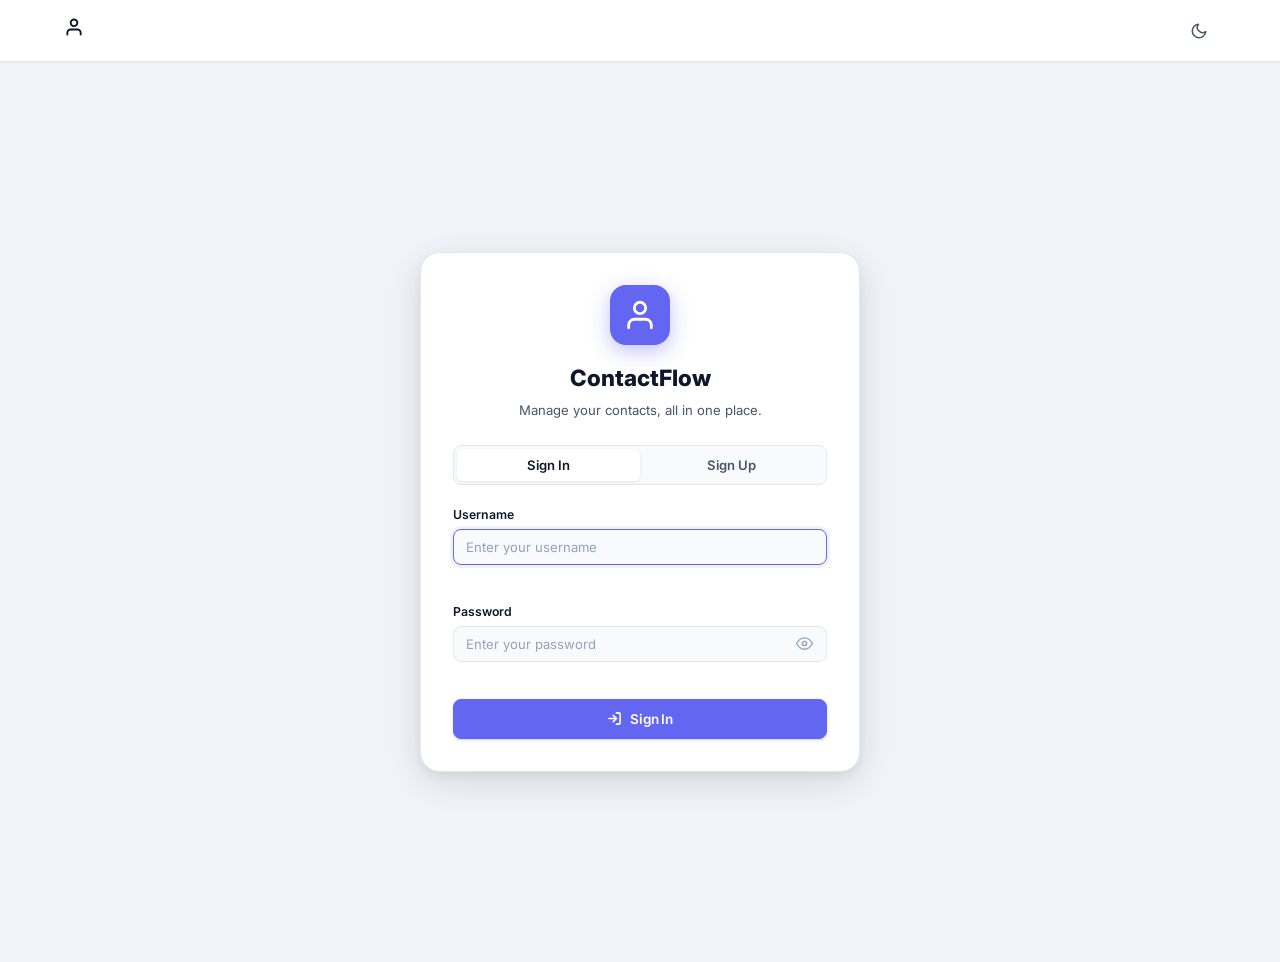
==== commit a80d9563: "deployed backend and frontend" ====
--- a/frontend/login.html
+++ b/frontend/login.html
@@ -4,8 +4,8 @@
     <meta charset="UTF-8">
     <meta name="viewport" content="width=device-width, initial-scale=1.0, viewport-fit=cover">
     <meta name="theme-color" content="#8b5cf6">
-    <meta name="description" content="Sign in to TaskFlow — your personal task manager.">
-    <title>TaskFlow — Sign In</title>
+    <meta name="description" content="Sign in to ContactFlow — your personal contact manager.">
+    <title>ContactFlow — Sign In</title>
     <link rel="preconnect" href="https://fonts.googleapis.com">
     <link rel="preconnect" href="https://fonts.gstatic.com" crossorigin>
     <link href="https://fonts.googleapis.com/css2?family=Inter:wght@400;500;600;700;800&display=swap" rel="stylesheet">
@@ -19,10 +19,11 @@
             <div class="topbar-brand">
                 <span class="brand-icon" aria-hidden="true">
                     <svg width="20" height="20" viewBox="0 0 24 24" fill="none" stroke="currentColor" stroke-width="2.2" stroke-linecap="round" stroke-linejoin="round">
-                        <path d="M9 11l3 3L22 4"/><path d="M21 12v7a2 2 0 0 1-2 2H5a2 2 0 0 1-2-2V5a2 2 0 0 1 2-2h11"/>
+                        <path d="M20 21v-2a4 4 0 0 0-4-4H8a4 4 0 0 0-4 4v2"/>
+                        <circle cx="12" cy="7" r="4"/>
                     </svg>
                 </span>
-                <span class="brand-name">TaskFlow</span>
+                <span class="brand-name">ContactFlow</span>
             </div>
             <div class="topbar-actions">
                 <button class="icon-btn" id="themeToggle" aria-label="Toggle light/dark mode">
@@ -40,13 +41,14 @@
             <div class="login-brand" aria-hidden="true">
                 <div class="login-brand-icon">
                     <svg width="34" height="34" viewBox="0 0 24 24" fill="none" stroke="currentColor" stroke-width="2" stroke-linecap="round" stroke-linejoin="round">
-                        <path d="M9 11l3 3L22 4"/><path d="M21 12v7a2 2 0 0 1-2 2H5a2 2 0 0 1-2-2V5a2 2 0 0 1 2-2h11"/>
+                        <path d="M20 21v-2a4 4 0 0 0-4-4H8a4 4 0 0 0-4 4v2"/>
+                        <circle cx="12" cy="7" r="4"/>
                     </svg>
                 </div>
             </div>
 
-            <h1 class="login-title">TaskFlow</h1>
-            <p class="login-subtitle">Organize your work, one task at a time.</p>
+            <h1 class="login-title">ContactFlow</h1>
+            <p class="login-subtitle">Manage your contacts, all in one place.</p>
 
             <!-- Tab switcher -->
             <div class="auth-tabs" role="tablist" aria-label="Authentication options">
--- a/frontend/style.css
+++ b/frontend/style.css
@@ -1,1246 +1,1045 @@
 /* ================================================================
-   VAULT — Password Manager
-   Mobile-first, Indian flag–inspired palette
-   Saffron #FF6B00 · White #FFFFFF · Green #128807 · Chakra Navy #06038D
+   ContactFlow — style.css  (professional redesign)
    ================================================================ */
 
-/* ── 1. Design tokens ─────────────────────────────────────────── */
+/* ── 1. Design tokens ──────────────────────────────────────────── */
 :root {
-    /* Brand palette */
-    --saffron:        #FF6B00;
-    --saffron-light:  #FF8C38;
-    --saffron-dim:    #FF6B0018;
-    --saffron-muted:  #FF6B0030;
-    --green:          #128807;
-    --green-light:    #1aad08;
-    --green-dim:      #12880718;
-    --green-muted:    #12880730;
-    --chakra:         #06038D;
-    --white:          #FFFFFF;
-
-    /* Neutrals (dark theme default) */
-    --bg-base:        #0d0f14;
-    --bg-surface:     #141720;
-    --bg-card:        #1a1e2e;
-    --bg-card-hover:  #1f2438;
-    --bg-input:       #0f1119;
-    --bg-input-focus: #111525;
-
-    --border:         #2a2f45;
-    --border-focus:   var(--saffron);
-    --border-subtle:  #1e2338;
-
-    --text-primary:   #f0f2f8;
-    --text-secondary: #8b93b0;
-    --text-muted:     #565e7a;
-    --text-inverse:   #0d0f14;
-
-    /* Semantic */
-    --success:        #22c55e;
-    --success-dim:    #22c55e18;
-    --error:          #ef4444;
-    --error-dim:      #ef444418;
-    --warning:        #f59e0b;
-
-    /* Spacing scale */
-    --sp-1: 4px;   --sp-2: 8px;   --sp-3: 12px;  --sp-4: 16px;
-    --sp-5: 20px;  --sp-6: 24px;  --sp-8: 32px;  --sp-10: 40px;
-
-    /* Radii */
-    --r-sm:  8px;
-    --r-md:  12px;
-    --r-lg:  18px;
-    --r-xl:  24px;
+    --accent:          #6366f1;
+    --accent-hover:    #4f46e5;
+    --accent-dim:      #6366f115;
+    --accent-muted:    #6366f140;
+    --accent-text:     #4f46e5;
+
+    --danger:          #ef4444;
+    --danger-hover:    #dc2626;
+    --danger-dim:      #ef444415;
+
+    --success:         #10b981;
+    --success-dim:     #10b98115;
+
+    --warning:         #f59e0b;
+    --warning-dim:     #f59e0b15;
+
+    --gold:            #f59e0b;
+
+    --bg-base:         #f1f5f9;
+    --bg-surface:      #ffffff;
+    --bg-card:         #ffffff;
+    --bg-card-hover:   #f8fafc;
+    --bg-input:        #f8fafc;
+    --bg-sidebar:      #0f172a;
+    --bg-sidebar-item: rgba(255,255,255,0.07);
+    --bg-sidebar-active: #6366f1;
+
+    --border:          #e2e8f0;
+    --border-focus:    #6366f1;
+    --border-subtle:   #f1f5f9;
+
+    --text-primary:    #0f172a;
+    --text-secondary:  #475569;
+    --text-muted:      #94a3b8;
+    --text-inverse:    #ffffff;
+    --text-sidebar:    #94a3b8;
+    --text-sidebar-active: #ffffff;
+
+    --shadow-xs: 0 1px 2px rgba(0,0,0,.05);
+    --shadow-sm: 0 1px 4px rgba(0,0,0,.06), 0 1px 2px rgba(0,0,0,.04);
+    --shadow-md: 0 4px 12px rgba(0,0,0,.08), 0 2px 4px rgba(0,0,0,.04);
+    --shadow-lg: 0 10px 40px rgba(0,0,0,.12), 0 4px 8px rgba(0,0,0,.06);
+    --shadow-xl: 0 20px 60px rgba(0,0,0,.16);
+
+    --sidebar-w: 248px;
+    --topbar-h:  62px;
+    --detail-w:  360px;
+
+    --r-xs: 6px;
+    --r-sm: 8px;
+    --r-md: 12px;
+    --r-lg: 16px;
+    --r-xl: 20px;
     --r-full: 9999px;
 
-    /* Shadows */
-    --shadow-card:   0 4px 24px rgba(0,0,0,0.32), 0 1px 3px rgba(0,0,0,0.2);
-    --shadow-input:  0 0 0 3px var(--saffron-muted);
-    --shadow-btn:    0 4px 14px rgba(255, 107, 0, 0.35);
-    --shadow-dialog: 0 20px 60px rgba(0,0,0,0.6);
-
-    /* Motion */
-    --ease-out: cubic-bezier(0.22, 1, 0.36, 1);
-    --duration: 200ms;
-
-    /* Layout */
-    --topbar-h:   56px;
-    --max-width:  1120px;
-    --page-pad:   var(--sp-4);
-}
-
-/* Light theme */
-[data-theme="light"] {
-    --bg-base:        #f5f6fa;
-    --bg-surface:     #eef0f7;
-    --bg-card:        #ffffff;
-    --bg-card-hover:  #f7f8fd;
-    --bg-input:       #f0f2fa;
-    --bg-input-focus: #fff;
-
-    --border:         #d8dcea;
-    --border-subtle:  #e8eaf3;
-
-    --text-primary:   #111827;
-    --text-secondary: #4b5563;
-    --text-muted:     #9ca3af;
-    --text-inverse:   #ffffff;
-
-    --shadow-card:    0 2px 16px rgba(0,0,0,0.08), 0 1px 3px rgba(0,0,0,0.05);
-    --shadow-input:   0 0 0 3px var(--saffron-muted);
-    --shadow-btn:     0 4px 14px rgba(255,107,0,0.28);
-}
-
-/* ── 2. Reset & base ──────────────────────────────────────────── */
-*, *::before, *::after {
-    box-sizing: border-box;
-    margin: 0;
-    padding: 0;
-}
-
-html {
-    -webkit-text-size-adjust: 100%;
-    scroll-behavior: smooth;
-}
-
+    --sp-1: 4px;  --sp-2: 8px;  --sp-3: 12px; --sp-4: 16px;
+    --sp-5: 20px; --sp-6: 24px; --sp-8: 32px; --sp-10: 40px;
+
+    --font: 'Inter', system-ui, -apple-system, sans-serif;
+    --tr: 0.16s ease;
+}
+
+[data-theme="dark"] {
+    --bg-base:         #0a0f1e;
+    --bg-surface:      #111827;
+    --bg-card:         #1a2236;
+    --bg-card-hover:   #1f2a40;
+    --bg-input:        #0d1526;
+    --bg-sidebar:      #070d1a;
+
+    --border:          #1e293b;
+    --border-subtle:   #0f172a;
+
+    --text-primary:    #f1f5f9;
+    --text-secondary:  #94a3b8;
+    --text-muted:      #475569;
+    --text-sidebar:    #64748b;
+
+    --shadow-sm: 0 1px 4px rgba(0,0,0,.3);
+    --shadow-md: 0 4px 12px rgba(0,0,0,.4);
+    --shadow-lg: 0 10px 40px rgba(0,0,0,.5);
+    --shadow-xl: 0 20px 60px rgba(0,0,0,.6);
+}
+
+/* ── 2. Reset ──────────────────────────────────────────────────── */
+*, *::before, *::after { box-sizing: border-box; margin: 0; padding: 0; }
+html { font-size: 15px; -webkit-text-size-adjust: 100%; scroll-behavior: smooth; }
 body {
-    font-family: 'Inter', system-ui, -apple-system, sans-serif;
-    font-size: 15px;
-    line-height: 1.6;
-    background-color: var(--bg-base);
+    font-family: var(--font);
+    background: var(--bg-base);
     color: var(--text-primary);
-    min-height: 100dvh;
-    transition: background-color var(--duration), color var(--duration);
-    -webkit-font-smoothing: antialiased;
-}
-
-/* Scrollbar (desktop) */
-::-webkit-scrollbar { width: 6px; }
-::-webkit-scrollbar-track { background: transparent; }
-::-webkit-scrollbar-thumb { background: var(--border); border-radius: var(--r-full); }
-
-/* Focus ring */
-:focus-visible {
-    outline: 2px solid var(--saffron);
-    outline-offset: 2px;
-}
-
-/* ── 3. Top navigation bar ────────────────────────────────────── */
+    line-height: 1.55;
+    min-height: 100vh;
+    overflow-x: hidden;
+}
+button { font-family: inherit; cursor: pointer; border: none; background: none; }
+input, select, textarea { font-family: inherit; }
+a { color: var(--accent); text-decoration: none; }
+img { max-width: 100%; }
+
+/* ── 3. Layout ─────────────────────────────────────────────────── */
+.sidebar {
+    position: fixed; top: 0; left: 0;
+    width: var(--sidebar-w); height: 100vh;
+    background: var(--bg-sidebar);
+    display: flex; flex-direction: column;
+    z-index: 100;
+    transition: transform var(--tr);
+    overflow-y: auto; overflow-x: hidden;
+    border-right: 1px solid rgba(255,255,255,0.04);
+}
+.main-wrapper {
+    margin-left: var(--sidebar-w);
+    min-height: 100vh;
+    display: flex; flex-direction: column;
+    transition: margin var(--tr);
+}
+
+/* ── 4. Sidebar brand ──────────────────────────────────────────── */
+.sidebar-brand {
+    display: flex; align-items: center; gap: var(--sp-3);
+    padding: 18px var(--sp-5) 16px;
+    border-bottom: 1px solid rgba(255,255,255,0.06);
+    flex-shrink: 0;
+}
+.brand-logo {
+    width: 38px; height: 38px;
+    background: var(--accent);
+    border-radius: var(--r-sm);
+    display: grid; place-items: center;
+    color: #fff; flex-shrink: 0;
+    box-shadow: 0 4px 12px rgba(99,102,241,0.4);
+}
+.brand-name {
+    font-size: 1.05rem; font-weight: 700;
+    color: #fff; letter-spacing: -0.02em;
+}
+
+/* ── 5. Sidebar nav ────────────────────────────────────────────── */
+.sidebar-nav {
+    flex: 1;
+    padding: var(--sp-4) var(--sp-3);
+    display: flex; flex-direction: column; gap: 2px;
+    overflow-y: auto;
+}
+.nav-section-label {
+    font-size: 0.68rem; font-weight: 700;
+    letter-spacing: 0.1em; text-transform: uppercase;
+    color: rgba(255,255,255,0.25);
+    padding: 10px var(--sp-3) 4px;
+}
+.nav-divider {
+    height: 1px;
+    background: rgba(255,255,255,0.06);
+    margin: var(--sp-2) var(--sp-2);
+}
+.nav-item {
+    display: flex; align-items: center; gap: 10px;
+    width: 100%;
+    padding: 9px var(--sp-3);
+    border-radius: var(--r-sm);
+    font-size: 0.875rem; font-weight: 500;
+    color: var(--text-sidebar);
+    transition: background var(--tr), color var(--tr);
+    text-align: left;
+    white-space: nowrap; overflow: hidden; text-overflow: ellipsis;
+    position: relative;
+}
+.nav-item:hover {
+    background: var(--bg-sidebar-item);
+    color: rgba(255,255,255,0.85);
+}
+.nav-item--active {
+    background: var(--bg-sidebar-active) !important;
+    color: #fff !important;
+    box-shadow: 0 2px 8px rgba(99,102,241,0.35);
+}
+.nav-item--cat { font-size: 0.83rem; }
+.nav-icon {
+    width: 17px; height: 17px; flex-shrink: 0;
+}
+.cat-pill {
+    width: 9px; height: 9px;
+    border-radius: 50%; flex-shrink: 0;
+    display: inline-block;
+}
+.nav-badge {
+    margin-left: auto;
+    min-width: 20px; height: 20px;
+    background: rgba(255,255,255,0.15);
+    border-radius: var(--r-full);
+    font-size: 0.68rem; font-weight: 700;
+    color: #fff;
+    display: inline-flex; align-items: center; justify-content: center;
+    padding: 0 5px;
+}
+.nav-badge--gold { background: rgba(245,158,11,0.3); color: #fbbf24; }
+.nav-badge:empty { display: none; }
+
+/* ── 6. Sidebar footer ─────────────────────────────────────────── */
+.sidebar-footer {
+    display: flex; align-items: center; justify-content: space-between; gap: var(--sp-2);
+    padding: var(--sp-4);
+    border-top: 1px solid rgba(255,255,255,0.06);
+    flex-shrink: 0;
+}
+.sidebar-user {
+    display: flex; align-items: center; gap: var(--sp-3);
+    overflow: hidden; min-width: 0;
+}
+.sidebar-user-avatar {
+    width: 32px; height: 32px;
+    border-radius: 50%;
+    background: var(--accent);
+    color: #fff;
+    font-size: 0.78rem; font-weight: 700;
+    display: grid; place-items: center;
+    flex-shrink: 0;
+}
+.sidebar-user-name {
+    font-size: 0.82rem; font-weight: 500;
+    color: rgba(255,255,255,0.65);
+    overflow: hidden; text-overflow: ellipsis; white-space: nowrap;
+}
+
+/* ── 7. Mobile overlay ─────────────────────────────────────────── */
+.sidebar-overlay {
+    display: none; position: fixed; inset: 0;
+    background: rgba(0,0,0,0.55); backdrop-filter: blur(2px);
+    z-index: 99;
+}
+.sidebar-overlay.active { display: block; }
+
+/* ── 8. Topbar ─────────────────────────────────────────────────── */
 .topbar {
-    position: sticky;
-    top: 0;
-    z-index: 100;
+    height: var(--topbar-h);
+    background: var(--bg-surface);
+    border-bottom: 1px solid var(--border);
+    display: flex; align-items: center; justify-content: space-between;
+    padding: 0 var(--sp-6); gap: var(--sp-4);
+    position: sticky; top: 0; z-index: 50;
+    flex-shrink: 0;
+    box-shadow: var(--shadow-xs);
+}
+.topbar-left { display: flex; align-items: center; gap: var(--sp-3); min-width: 0; }
+.topbar-right { display: flex; align-items: center; gap: var(--sp-3); flex-shrink: 0; }
+.page-title {
+    font-size: 1.05rem; font-weight: 700;
+    color: var(--text-primary);
+    white-space: nowrap; overflow: hidden; text-overflow: ellipsis;
+}
+.sidebar-toggle { display: none; }
+
+/* ── 9. Search ─────────────────────────────────────────────────── */
+.search-wrap { position: relative; display: flex; align-items: center; }
+.search-icon {
+    position: absolute; left: 11px;
+    color: var(--text-muted); pointer-events: none;
+}
+.search-input {
+    background: var(--bg-input);
+    border: 1.5px solid var(--border);
+    border-radius: var(--r-sm);
+    padding: 8px 12px 8px 34px;
+    font-size: 0.855rem; color: var(--text-primary);
+    width: 220px;
+    transition: border-color var(--tr), width var(--tr), box-shadow var(--tr);
+    outline: none;
+}
+.search-input:focus {
+    border-color: var(--border-focus);
+    width: 280px;
+    box-shadow: 0 0 0 3px var(--accent-dim);
+}
+.search-input::placeholder { color: var(--text-muted); }
+
+/* ── 10. Buttons ───────────────────────────────────────────────── */
+.btn {
+    display: inline-flex; align-items: center; gap: var(--sp-2);
+    padding: 8px 16px;
+    border-radius: var(--r-sm);
+    font-size: 0.875rem; font-weight: 600;
+    transition: all var(--tr);
+    white-space: nowrap;
+    border: 1.5px solid transparent;
+    letter-spacing: -0.01em;
+}
+.btn:disabled { opacity: 0.5; cursor: not-allowed; }
+.btn:focus-visible { outline: 2px solid var(--accent); outline-offset: 2px; }
+
+.btn-primary {
+    background: var(--accent); color: #fff; border-color: var(--accent);
+    box-shadow: 0 1px 3px rgba(99,102,241,0.3);
+}
+.btn-primary:hover:not(:disabled) {
+    background: var(--accent-hover); border-color: var(--accent-hover);
+    box-shadow: 0 4px 12px rgba(99,102,241,0.35);
+    transform: translateY(-1px);
+}
+
+.btn-secondary {
+    background: var(--bg-card); color: var(--text-primary); border-color: var(--border);
+}
+.btn-secondary:hover:not(:disabled) { background: var(--bg-card-hover); border-color: var(--accent-muted); }
+
+.btn-outline {
+    background: transparent; color: var(--text-secondary); border-color: var(--border);
+}
+.btn-outline:hover:not(:disabled) { background: var(--bg-card); color: var(--text-primary); border-color: var(--accent-muted); }
+.btn-outline.active {
+    background: var(--accent-dim); color: var(--accent-text); border-color: var(--accent-muted);
+}
+
+.btn-ghost {
+    background: transparent; color: var(--text-secondary); border-color: transparent;
+}
+.btn-ghost:hover:not(:disabled) { background: var(--bg-card-hover); }
+
+.btn-danger {
+    background: var(--danger); color: #fff; border-color: var(--danger);
+}
+.btn-danger:hover:not(:disabled) { background: var(--danger-hover); transform: translateY(-1px); }
+
+.btn.is-loading { opacity: 0.6; pointer-events: none; }
+.btn-sm { padding: 6px 12px; font-size: 0.82rem; }
+
+/* ── 11. Icon button ───────────────────────────────────────────── */
+.icon-btn {
+    display: grid; place-items: center;
+    width: 34px; height: 34px;
+    border-radius: var(--r-sm);
+    color: var(--text-secondary);
+    transition: background var(--tr), color var(--tr);
+    flex-shrink: 0;
+}
+.icon-btn:hover { background: var(--bg-card-hover); color: var(--text-primary); }
+.icon-btn--sm { width: 28px; height: 28px; }
+.icon-btn--danger { color: var(--danger); }
+.icon-btn--danger:hover { background: var(--danger-dim); color: var(--danger); }
+
+/* ── 12. Content area ──────────────────────────────────────────── */
+.content {
+    flex: 1; padding: var(--sp-6);
+    max-width: 1280px; width: 100%;
+}
+.view { display: block; }
+.view--hidden { display: none !important; }
+
+/* ── 13. Filter bar ────────────────────────────────────────────── */
+.filter-bar {
+    display: flex; align-items: center; justify-content: space-between;
+    gap: var(--sp-3); margin-bottom: var(--sp-5);
+    flex-wrap: wrap;
+}
+.filter-bar-left { display: flex; align-items: center; gap: var(--sp-2); flex-wrap: wrap; }
+.filter-bar-right { display: flex; align-items: center; gap: var(--sp-2); }
+.select-input {
     background: var(--bg-card);
-    border-bottom: 1px solid var(--border-subtle);
-    backdrop-filter: blur(12px);
-    -webkit-backdrop-filter: blur(12px);
-}
-
-.topbar-inner {
-    max-width: var(--max-width);
-    margin: 0 auto;
-    padding: 0 var(--page-pad);
-    height: var(--topbar-h);
-    display: flex;
-    align-items: center;
-    justify-content: space-between;
-}
-
-/* Tricolor accent stripe */
-.topbar-tricolor {
-    display: flex;
-    height: 3px;
-}
-.tc-saffron { flex: 1; background: var(--saffron); }
-.tc-white   { flex: 1; background: var(--white); }
-.tc-green   { flex: 1; background: var(--green); }
-
-/* Brand */
-.topbar-brand {
-    display: flex;
-    align-items: center;
-    gap: var(--sp-2);
-    text-decoration: none;
-    color: inherit;
-}
-
-.brand-icon {
+    border: 1.5px solid var(--border);
+    border-radius: var(--r-sm);
+    padding: 7px 12px;
+    font-size: 0.83rem; color: var(--text-primary);
+    cursor: pointer; outline: none;
+    transition: border-color var(--tr);
+}
+.select-input:focus { border-color: var(--border-focus); }
+.results-count {
+    font-size: 0.78rem; color: var(--text-muted); font-weight: 500;
+    white-space: nowrap;
+}
+
+/* ── 14. Contact grid ──────────────────────────────────────────── */
+.contact-grid {
     display: grid;
-    place-items: center;
-    width: 36px;
-    height: 36px;
-    background: linear-gradient(135deg, var(--saffron), #e55a00);
-    border-radius: var(--r-sm);
-    color: var(--white);
+    grid-template-columns: repeat(auto-fill, minmax(290px, 1fr));
+    gap: var(--sp-4);
+    align-items: start;
+}
+
+/* ── 15. Contact card ──────────────────────────────────────────── */
+.contact-card {
+    background: var(--bg-card);
+    border: 1.5px solid var(--border);
+    border-radius: var(--r-lg);
+    padding: var(--sp-5);
+    box-shadow: var(--shadow-sm);
+    transition: box-shadow var(--tr), border-color var(--tr), transform var(--tr);
+    cursor: pointer;
+    position: relative;
+    overflow: hidden;
+}
+.contact-card::before {
+    content: '';
+    position: absolute; top: 0; left: 0; right: 0; height: 3px;
+    background: var(--card-accent, transparent);
+    border-radius: var(--r-lg) var(--r-lg) 0 0;
+    transition: opacity var(--tr);
+    opacity: 0;
+}
+.contact-card:hover {
+    box-shadow: var(--shadow-md);
+    border-color: var(--accent-muted);
+    transform: translateY(-2px);
+}
+.contact-card:hover::before { opacity: 1; }
+
+.contact-card-hd {
+    display: flex; align-items: flex-start; gap: var(--sp-3);
+    margin-bottom: var(--sp-3);
+}
+.contact-avatar {
+    width: 46px; height: 46px;
+    border-radius: 50%;
+    display: grid; place-items: center;
+    font-size: 0.95rem; font-weight: 700;
+    color: #fff; flex-shrink: 0;
+    box-shadow: 0 2px 8px rgba(0,0,0,0.15);
+    text-transform: uppercase;
+}
+.contact-card-info { flex: 1; min-width: 0; }
+.contact-card-name {
+    font-size: 0.95rem; font-weight: 700;
+    color: var(--text-primary);
+    white-space: nowrap; overflow: hidden; text-overflow: ellipsis;
+    margin-bottom: 2px;
+}
+.contact-card-cat {
+    display: inline-flex; align-items: center; gap: 4px;
+    font-size: 0.72rem; font-weight: 600;
+    padding: 2px 8px;
+    border-radius: var(--r-full);
+    letter-spacing: 0.03em;
+}
+.contact-card-actions {
+    display: flex; gap: 3px; flex-shrink: 0;
+    opacity: 0; transition: opacity var(--tr);
+}
+.contact-card:hover .contact-card-actions { opacity: 1; }
+
+.contact-fav-btn {
+    display: grid; place-items: center;
+    width: 28px; height: 28px;
+    border-radius: 50%;
+    color: var(--text-muted);
+    transition: all var(--tr);
     flex-shrink: 0;
-    box-shadow: 0 2px 8px rgba(255,107,0,0.4);
-}
-
-.brand-name {
-    font-size: 1.1rem;
-    font-weight: 800;
-    letter-spacing: -0.02em;
-    background: linear-gradient(90deg, var(--saffron) 0%, var(--saffron-light) 100%);
-    -webkit-background-clip: text;
-    -webkit-text-fill-color: transparent;
-    background-clip: text;
-}
-
-/* Icon button */
-.icon-btn {
+}
+.contact-fav-btn:hover { color: var(--gold); background: var(--warning-dim); }
+.contact-fav-btn.is-fav { color: var(--gold); }
+.contact-fav-btn.is-fav svg { fill: var(--gold); }
+
+.contact-card-details { display: flex; flex-direction: column; gap: 5px; }
+.contact-detail {
+    display: flex; align-items: flex-start; gap: 8px;
+    font-size: 0.82rem; color: var(--text-secondary); line-height: 1.4;
+}
+.contact-detail svg {
+    flex-shrink: 0; margin-top: 1px; color: var(--text-muted);
+}
+.contact-detail span {
+    overflow: hidden; text-overflow: ellipsis; white-space: nowrap;
+}
+.contact-notes-preview {
+    font-size: 0.78rem; color: var(--text-muted);
+    overflow: hidden;
+    display: -webkit-box; -webkit-line-clamp: 2; -webkit-box-orient: vertical;
+    margin-top: 6px;
+    padding-top: 8px;
+    border-top: 1px solid var(--border-subtle);
+    line-height: 1.5;
+}
+
+/* Category color map */
+.cat--family   { background: #fef3c7; color: #92400e; }
+.cat--friends  { background: #d1fae5; color: #065f46; }
+.cat--work     { background: #dbeafe; color: #1e3a5f; }
+.cat--college  { background: #ede9fe; color: #4c1d95; }
+.cat--other    { background: #f1f5f9; color: #475569; }
+
+[data-theme="dark"] .cat--family  { background: #451a03; color: #fde68a; }
+[data-theme="dark"] .cat--friends { background: #022c22; color: #6ee7b7; }
+[data-theme="dark"] .cat--work    { background: #0c1a2e; color: #93c5fd; }
+[data-theme="dark"] .cat--college { background: #2e1065; color: #c4b5fd; }
+[data-theme="dark"] .cat--other   { background: #1e293b; color: #94a3b8; }
+
+/* ── 16. Empty state ───────────────────────────────────────────── */
+.empty-state {
+    grid-column: 1 / -1;
+    text-align: center;
+    padding: var(--sp-10) var(--sp-6);
+    display: flex; flex-direction: column; align-items: center; gap: var(--sp-4);
+}
+.empty-icon {
+    width: 64px; height: 64px;
+    border-radius: var(--r-lg);
+    background: var(--accent-dim);
+    display: grid; place-items: center;
+    color: var(--accent);
+}
+.empty-title { font-size: 1.05rem; font-weight: 700; color: var(--text-primary); }
+.empty-desc  { font-size: 0.875rem; color: var(--text-secondary); max-width: 320px; }
+
+/* ── 17. Dashboard ─────────────────────────────────────────────── */
+.dash-stats {
     display: grid;
-    place-items: center;
-    width: 40px;
-    height: 40px;
-    border-radius: var(--r-sm);
-    border: 1px solid var(--border);
-    background: var(--bg-input);
-    color: var(--text-secondary);
-    cursor: pointer;
-    transition: background var(--duration), color var(--duration), border-color var(--duration);
-}
-.icon-btn:hover {
-    background: var(--saffron-dim);
-    color: var(--saffron);
-    border-color: var(--saffron-muted);
-}
-.icon-btn .eye-hide { display: none; }
-
-/* ── 4. Page layout ───────────────────────────────────────────── */
-.page {
-    max-width: var(--max-width);
-    margin: 0 auto;
-    padding: var(--sp-6) var(--page-pad) var(--sp-10);
-}
-
-/* ── 5. Hero ──────────────────────────────────────────────────── */
-.hero {
-    display: flex;
-    align-items: center;
-    justify-content: space-between;
+    grid-template-columns: repeat(4, 1fr);
     gap: var(--sp-4);
     margin-bottom: var(--sp-6);
-    padding: var(--sp-6) var(--sp-6);
+}
+.stat-card {
     background: var(--bg-card);
+    border: 1.5px solid var(--border);
+    border-radius: var(--r-lg);
+    padding: var(--sp-5);
+    display: flex; align-items: center; gap: var(--sp-4);
+    box-shadow: var(--shadow-sm);
+    transition: box-shadow var(--tr), transform var(--tr);
+    overflow: hidden;
+    position: relative;
+}
+.stat-card:hover { box-shadow: var(--shadow-md); transform: translateY(-2px); }
+.stat-card::after {
+    content: '';
+    position: absolute; right: -10px; bottom: -10px;
+    width: 80px; height: 80px;
+    border-radius: 50%;
+    opacity: 0.06;
+}
+.stat-card--indigo::after { background: #6366f1; }
+.stat-card--amber::after  { background: #f59e0b; }
+.stat-card--emerald::after { background: #10b981; }
+.stat-card--violet::after { background: #8b5cf6; }
+
+.stat-icon {
+    width: 46px; height: 46px;
+    border-radius: var(--r-sm);
+    display: grid; place-items: center;
+    flex-shrink: 0;
+}
+.stat-icon svg { width: 22px; height: 22px; }
+
+.stat-card--indigo .stat-icon { background: #eef2ff; color: #6366f1; }
+.stat-card--amber  .stat-icon { background: #fef3c7; color: #d97706; }
+.stat-card--emerald .stat-icon { background: #d1fae5; color: #059669; }
+.stat-card--violet .stat-icon { background: #ede9fe; color: #7c3aed; }
+
+[data-theme="dark"] .stat-card--indigo .stat-icon { background: #1e1b4b; color: #818cf8; }
+[data-theme="dark"] .stat-card--amber  .stat-icon { background: #451a03; color: #fbbf24; }
+[data-theme="dark"] .stat-card--emerald .stat-icon { background: #022c22; color: #34d399; }
+[data-theme="dark"] .stat-card--violet .stat-icon { background: #2e1065; color: #a78bfa; }
+
+.stat-body { display: flex; flex-direction: column; gap: 3px; }
+.stat-value { font-size: 1.75rem; font-weight: 800; line-height: 1; color: var(--text-primary); }
+.stat-label { font-size: 0.78rem; color: var(--text-secondary); font-weight: 500; }
+
+.dash-panels {
+    display: grid; grid-template-columns: 1fr 1fr; gap: var(--sp-4);
+}
+.dash-panel {
+    background: var(--bg-card);
+    border: 1.5px solid var(--border);
+    border-radius: var(--r-lg);
+    padding: var(--sp-5);
+    box-shadow: var(--shadow-sm);
+}
+.dash-panel-hd {
+    display: flex; align-items: center; gap: var(--sp-2);
+    font-size: 0.9rem; font-weight: 700;
+    color: var(--text-primary);
+    margin-bottom: var(--sp-4);
+    padding-bottom: var(--sp-3);
+    border-bottom: 1px solid var(--border);
+}
+.dash-panel-hd svg { color: var(--accent); }
+
+.dash-contact-list { display: flex; flex-direction: column; gap: 4px; }
+.dash-contact-item {
+    display: flex; align-items: center; gap: var(--sp-3);
+    padding: 8px 10px;
+    border-radius: var(--r-sm);
+    cursor: pointer;
+    transition: background var(--tr);
+}
+.dash-contact-item:hover { background: var(--bg-card-hover); }
+.dash-contact-item-avatar {
+    width: 34px; height: 34px;
+    border-radius: 50%;
+    display: grid; place-items: center;
+    font-size: 0.78rem; font-weight: 700;
+    color: #fff; flex-shrink: 0;
+}
+.dash-contact-item-name { font-size: 0.875rem; font-weight: 600; color: var(--text-primary); }
+.dash-contact-item-meta { font-size: 0.75rem; color: var(--text-muted); }
+
+.dash-cat-chart { display: flex; flex-direction: column; gap: 10px; }
+.cat-bar-row { display: flex; flex-direction: column; gap: 4px; }
+.cat-bar-label {
+    display: flex; justify-content: space-between;
+    font-size: 0.8rem; color: var(--text-secondary);
+}
+.cat-bar-label span:last-child { font-weight: 700; color: var(--text-primary); }
+.cat-bar-track {
+    height: 7px; border-radius: var(--r-full);
+    background: var(--border); overflow: hidden;
+}
+.cat-bar-fill {
+    height: 100%; border-radius: var(--r-full);
+    background: var(--accent);
+    transition: width 0.6s ease;
+}
+
+/* ── 18. Modal ─────────────────────────────────────────────────── */
+.modal-backdrop {
+    position: fixed; inset: 0;
+    background: rgba(0,0,0,0.5); backdrop-filter: blur(4px);
+    z-index: 200;
+    animation: fadeIn 0.15s ease;
+}
+.modal-backdrop[hidden] { display: none !important; }
+
+.modal {
+    position: fixed; top: 50%; left: 50%;
+    transform: translate(-50%, -48%) scale(0.97);
+    width: min(540px, calc(100vw - 2rem));
+    max-height: calc(100vh - 3rem);
+    background: var(--bg-card);
+    border: 1.5px solid var(--border);
     border-radius: var(--r-xl);
-    border: 1px solid var(--border-subtle);
+    box-shadow: var(--shadow-xl);
+    z-index: 201;
+    display: none; flex-direction: column;
+    overflow: hidden;
+    transition: transform 0.2s cubic-bezier(0.34,1.56,0.64,1), opacity 0.15s ease;
+    opacity: 0;
+}
+.modal--open {
+    display: flex;
+    transform: translate(-50%, -50%) scale(1);
+    opacity: 1;
+}
+.modal--sm { width: min(400px, calc(100vw - 2rem)); }
+
+.modal-header {
+    display: flex; align-items: center; justify-content: space-between;
+    padding: var(--sp-5) var(--sp-6);
+    border-bottom: 1px solid var(--border);
+    flex-shrink: 0;
+}
+.modal-title { font-size: 1.05rem; font-weight: 700; color: var(--text-primary); }
+.modal-close { color: var(--text-muted); }
+
+.modal-body {
+    flex: 1; overflow-y: auto;
+    padding: var(--sp-5) var(--sp-6);
+    display: flex; flex-direction: column; gap: var(--sp-4);
+}
+.modal-footer {
+    display: flex; align-items: center; justify-content: flex-end;
+    gap: var(--sp-3);
+    padding: var(--sp-4) var(--sp-6);
+    border-top: 1px solid var(--border);
+    flex-shrink: 0;
+}
+
+/* ── 19. Form fields ───────────────────────────────────────────── */
+.field { display: flex; flex-direction: column; gap: 5px; }
+.field-label {
+    font-size: 0.82rem; font-weight: 600;
+    color: var(--text-primary);
+}
+.req { color: var(--danger); }
+.field-input {
+    background: var(--bg-input);
+    border: 1.5px solid var(--border);
+    border-radius: var(--r-sm);
+    padding: 9px 12px;
+    font-size: 0.875rem; color: var(--text-primary);
+    outline: none; width: 100%;
+    transition: border-color var(--tr), box-shadow var(--tr);
+}
+.field-input:focus {
+    border-color: var(--border-focus);
+    box-shadow: 0 0 0 3px var(--accent-dim);
+}
+.field-input::placeholder { color: var(--text-muted); }
+.field-input--error { border-color: var(--danger) !important; }
+.field-error { font-size: 0.75rem; color: var(--danger); min-height: 16px; }
+.field-textarea { resize: vertical; min-height: 80px; line-height: 1.55; }
+
+.form-row { display: grid; grid-template-columns: 1fr 1fr; gap: var(--sp-3); }
+.fav-field { justify-content: center; }
+
+.modal-avatar-row {
+    display: flex; align-items: flex-end; gap: var(--sp-4);
+}
+.modal-avatar {
+    width: 56px; height: 56px;
+    border-radius: 50%; flex-shrink: 0;
+    background: var(--accent);
+    color: #fff;
+    font-size: 1.1rem; font-weight: 700;
+    display: grid; place-items: center;
+    box-shadow: 0 4px 12px rgba(99,102,241,0.3);
+}
+
+/* Toggle switch */
+.toggle-switch {
+    display: flex; align-items: center; gap: var(--sp-2);
+    cursor: pointer; user-select: none;
+    font-size: 0.83rem; color: var(--text-secondary); font-weight: 500;
+    padding: 6px 0;
+}
+.toggle-switch input { position: absolute; opacity: 0; width: 0; height: 0; }
+.toggle-slider {
+    width: 36px; height: 20px;
+    background: var(--border);
+    border-radius: var(--r-full);
     position: relative;
+    transition: background var(--tr);
+    flex-shrink: 0;
+}
+.toggle-slider::after {
+    content: '';
+    position: absolute; top: 2px; left: 2px;
+    width: 16px; height: 16px;
+    background: #fff; border-radius: 50%;
+    transition: transform var(--tr);
+    box-shadow: 0 1px 3px rgba(0,0,0,0.2);
+}
+.toggle-switch input:checked + .toggle-slider { background: var(--accent); }
+.toggle-switch input:checked + .toggle-slider::after { transform: translateX(16px); }
+
+/* ── 20. Detail panel ──────────────────────────────────────────── */
+.detail-overlay {
+    position: fixed; inset: 0;
+    background: rgba(0,0,0,0.3); backdrop-filter: blur(2px);
+    z-index: 150;
+}
+.detail-overlay[hidden] { display: none; }
+
+.detail-panel {
+    position: fixed; top: 0; right: 0; bottom: 0;
+    width: var(--detail-w);
+    background: var(--bg-card);
+    border-left: 1.5px solid var(--border);
+    box-shadow: var(--shadow-xl);
+    z-index: 151;
+    display: flex; flex-direction: column;
     overflow: hidden;
-}
-
-/* Subtle gradient wash behind hero */
-.hero::before {
-    content: '';
-    position: absolute;
-    inset: 0;
-    background: linear-gradient(120deg,
-        var(--saffron-dim) 0%,
-        transparent 45%,
-        var(--green-dim) 100%);
+    animation: slideInRight 0.22s cubic-bezier(0.34,1.56,0.64,1);
+}
+.detail-panel[hidden] { display: none; }
+
+@keyframes slideInRight {
+    from { transform: translateX(40px); opacity: 0; }
+    to   { transform: translateX(0); opacity: 1; }
+}
+
+.detail-panel-hd {
+    display: flex; align-items: center; gap: var(--sp-3);
+    padding: var(--sp-4) var(--sp-5);
+    border-bottom: 1px solid var(--border);
+    flex-shrink: 0;
+}
+.detail-panel-title {
+    flex: 1; font-size: 0.9rem; font-weight: 700;
+    color: var(--text-primary);
+}
+
+.detail-panel-body {
+    flex: 1; overflow-y: auto;
+    padding: var(--sp-6);
+}
+
+.detail-avatar-wrap {
+    display: flex; flex-direction: column; align-items: center;
+    gap: var(--sp-3); margin-bottom: var(--sp-5);
+    padding-bottom: var(--sp-5);
+    border-bottom: 1px solid var(--border);
+}
+.detail-avatar {
+    width: 80px; height: 80px;
+    border-radius: 50%;
+    display: grid; place-items: center;
+    font-size: 1.6rem; font-weight: 700;
+    color: #fff;
+    box-shadow: 0 6px 20px rgba(0,0,0,0.15);
+}
+.detail-name {
+    font-size: 1.2rem; font-weight: 800;
+    color: var(--text-primary); text-align: center;
+}
+.detail-cat { text-align: center; }
+.detail-fav-btn {
+    display: flex; align-items: center; gap: 6px;
+    font-size: 0.82rem; font-weight: 600;
+    color: var(--text-muted);
+    padding: 6px 14px;
+    border-radius: var(--r-full);
+    border: 1.5px solid var(--border);
+    transition: all var(--tr);
+    cursor: pointer; background: none;
+}
+.detail-fav-btn:hover { border-color: var(--gold); color: var(--gold); }
+.detail-fav-btn.is-fav { border-color: var(--gold); color: var(--gold); background: var(--warning-dim); }
+.detail-fav-btn.is-fav svg { fill: var(--gold); }
+
+.detail-fields { display: flex; flex-direction: column; gap: var(--sp-4); }
+.detail-field { display: flex; flex-direction: column; gap: 3px; }
+.detail-field-label {
+    font-size: 0.72rem; font-weight: 700;
+    text-transform: uppercase; letter-spacing: 0.08em;
+    color: var(--text-muted);
+}
+.detail-field-value {
+    font-size: 0.9rem; color: var(--text-primary); font-weight: 500;
+    word-break: break-word; line-height: 1.5;
+}
+.detail-field-value a { color: var(--accent-text); }
+.detail-field-value a:hover { text-decoration: underline; }
+
+/* ── 21. Delete confirm ────────────────────────────────────────── */
+.delete-confirm-body {
+    display: flex; flex-direction: column; align-items: center;
+    gap: var(--sp-4); text-align: center;
+    padding: var(--sp-4) 0;
+}
+.delete-icon-wrap {
+    width: 60px; height: 60px;
+    background: var(--danger-dim);
+    border-radius: 50%;
+    display: grid; place-items: center;
+    color: var(--danger);
+}
+.delete-confirm-body p { font-size: 0.9rem; color: var(--text-secondary); line-height: 1.6; }
+
+/* ── 22. Toast ─────────────────────────────────────────────────── */
+.toast-container {
+    position: fixed; bottom: var(--sp-6); right: var(--sp-6);
+    z-index: 300;
+    display: flex; flex-direction: column; gap: var(--sp-2);
     pointer-events: none;
 }
-
-.hero-inner { position: relative; z-index: 1; }
-
-.hero-title {
-    font-size: clamp(1.35rem, 4vw, 1.9rem);
-    font-weight: 800;
-    letter-spacing: -0.03em;
-    line-height: 1.15;
-    color: var(--text-primary);
-    margin-bottom: var(--sp-1);
-}
-
-.hero-subtitle {
-    font-size: 0.9rem;
+.toast {
+    display: flex; align-items: center; gap: var(--sp-3);
+    padding: 12px var(--sp-5);
+    border-radius: var(--r-md);
+    font-size: 0.875rem; font-weight: 600;
+    box-shadow: var(--shadow-lg);
+    opacity: 0; transform: translateX(20px);
+    transition: opacity 0.22s ease, transform 0.22s ease;
+    max-width: 360px; pointer-events: auto;
+    border: 1.5px solid transparent;
+}
+.toast--visible { opacity: 1; transform: translateX(0); }
+.toast--success { background: var(--bg-card); color: var(--success); border-color: var(--success); }
+.toast--error   { background: var(--bg-card); color: var(--danger);  border-color: var(--danger); }
+.toast--info    { background: var(--bg-card); color: var(--accent-text); border-color: var(--accent-muted); }
+
+/* ── 23. Settings ──────────────────────────────────────────────── */
+.settings-card {
+    background: var(--bg-card);
+    border: 1.5px solid var(--border);
+    border-radius: var(--r-xl);
+    padding: var(--sp-8);
+    max-width: 640px;
+    box-shadow: var(--shadow-sm);
+}
+.settings-section-title {
+    font-size: 0.75rem; font-weight: 700;
+    text-transform: uppercase; letter-spacing: 0.08em;
+    color: var(--text-muted);
+    padding-bottom: var(--sp-3);
+    border-bottom: 1px solid var(--border);
+    margin-bottom: var(--sp-4);
+}
+.settings-row {
+    display: flex; align-items: center; justify-content: space-between;
+    gap: var(--sp-4); flex-wrap: wrap;
+}
+.settings-row-label { display: flex; flex-direction: column; gap: 2px; }
+.settings-row-name  { font-size: 0.9rem; font-weight: 600; color: var(--text-primary); }
+.settings-row-desc  { font-size: 0.78rem; color: var(--text-secondary); }
+
+.theme-toggle-group { display: flex; gap: var(--sp-2); }
+.theme-btn {
+    display: flex; align-items: center; gap: 6px;
+    padding: 7px 14px;
+    border-radius: var(--r-sm);
+    font-size: 0.82rem; font-weight: 600;
+    background: var(--bg-input);
+    border: 1.5px solid var(--border);
     color: var(--text-secondary);
-}
-
-/* Mini Indian flag */
-.hero-badge {
-    flex-shrink: 0;
-    position: relative;
-    z-index: 1;
-}
-
-.mini-flag {
-    width: 52px;
-    border-radius: 4px;
-    overflow: hidden;
-    box-shadow: 0 2px 12px rgba(0,0,0,0.25);
-    border: 1px solid rgba(255,255,255,0.1);
-}
-
-.mf-saffron, .mf-white, .mf-green {
-    display: block;
-    height: 18px;
-}
-.mf-saffron { background: var(--saffron); }
-.mf-white   { background: #fff; position: relative; display: flex; align-items: center; justify-content: center; }
-.mf-green   { background: var(--green); }
-
-.mf-chakra {
-    display: block;
-    width: 12px;
-    height: 12px;
-    border: 2px solid var(--chakra);
-    border-radius: 50%;
-    position: relative;
-}
-.mf-chakra::before {
-    content: '';
-    position: absolute;
-    inset: 1px;
-    background: radial-gradient(circle, var(--chakra) 1.5px, transparent 1.5px);
-}
-
-/* ── 6. App shell grid ────────────────────────────────────────── */
-.app-shell {
-    display: grid;
-    gap: var(--sp-5);
-    grid-template-columns: 1fr;
-}
-
-@media (min-width: 860px) {
-    .app-shell {
-        grid-template-columns: 420px 1fr;
-        align-items: start;
-    }
-}
-
-@media (min-width: 1060px) {
-    .app-shell {
-        grid-template-columns: 460px 1fr;
-    }
-}
-
-/* ── 7. Card ──────────────────────────────────────────────────── */
-.card {
+    transition: all var(--tr); cursor: pointer;
+}
+.theme-btn[aria-pressed="true"] {
+    background: var(--accent-dim);
+    border-color: var(--accent-muted);
+    color: var(--accent-text);
+}
+.theme-btn:hover { border-color: var(--accent-muted); }
+
+/* ── 24. Login page ────────────────────────────────────────────── */
+.login-page {
+    min-height: 100vh;
+    display: grid; place-items: center;
+    padding: var(--sp-6);
+    background: var(--bg-base);
+}
+.login-card {
     background: var(--bg-card);
-    border: 1px solid var(--border-subtle);
+    border: 1.5px solid var(--border);
+    border-radius: var(--r-xl);
+    padding: var(--sp-8);
+    width: min(440px, 100%);
+    box-shadow: var(--shadow-lg);
+}
+.login-brand { display: flex; justify-content: center; margin-bottom: var(--sp-4); }
+.login-brand-icon {
+    width: 60px; height: 60px;
     border-radius: var(--r-lg);
-    box-shadow: var(--shadow-card);
-    overflow: hidden;
-}
-
-.card-header {
-    display: flex;
-    align-items: center;
-    justify-content: space-between;
-    padding: var(--sp-5) var(--sp-5) 0;
-}
-
-.card-title {
-    display: flex;
-    align-items: center;
-    gap: var(--sp-2);
-    font-size: 1rem;
-    font-weight: 700;
-    color: var(--text-primary);
-}
-
-.card-title svg {
-    color: var(--saffron);
-    flex-shrink: 0;
-}
-
-.card-body {
-    padding: var(--sp-5);
-}
-
-/* ── 8. Form fields ───────────────────────────────────────────── */
-.field {
-    display: flex;
-    flex-direction: column;
-    gap: var(--sp-1);
-    margin-bottom: var(--sp-4);
-}
-
-.field:last-of-type { margin-bottom: 0; }
-
-.field-label {
-    font-size: 0.82rem;
-    font-weight: 600;
+    background: var(--accent);
+    display: grid; place-items: center;
+    color: #fff;
+    box-shadow: 0 6px 20px rgba(99,102,241,0.4);
+}
+.login-title {
+    text-align: center; font-size: 1.5rem; font-weight: 800;
+    color: var(--text-primary); margin-bottom: 4px;
+}
+.login-subtitle {
+    text-align: center; font-size: 0.875rem;
+    color: var(--text-secondary); margin-bottom: var(--sp-6);
+}
+.auth-tabs {
+    display: flex; background: var(--bg-input);
+    border-radius: var(--r-sm); padding: 3px;
+    margin-bottom: var(--sp-5);
+    border: 1.5px solid var(--border);
+}
+.auth-tab {
+    flex: 1; padding: 8px var(--sp-3);
+    border-radius: calc(var(--r-sm) - 2px);
+    font-size: 0.875rem; font-weight: 600;
     color: var(--text-secondary);
-    letter-spacing: 0.02em;
-    text-transform: uppercase;
-    display: flex;
-    align-items: center;
-    gap: var(--sp-2);
-}
-
-.field-label-hint {
-    font-size: 0.75rem;
-    font-weight: 400;
-    text-transform: none;
-    color: var(--text-muted);
-    letter-spacing: 0;
-}
-
-.field-input {
-    width: 100%;
-    padding: 11px var(--sp-3);
-    font: inherit;
-    font-size: 0.95rem;
-    background: var(--bg-input);
-    color: var(--text-primary);
-    border: 1.5px solid var(--border);
-    border-radius: var(--r-md);
-    transition: border-color var(--duration), box-shadow var(--duration), background var(--duration);
-    -webkit-appearance: none;
-    appearance: none;
-}
-
-.field-input::placeholder { color: var(--text-muted); }
-
-.field-input:hover {
-    border-color: var(--saffron-muted);
-}
-
-.field-input:focus {
-    outline: none;
-    border-color: var(--saffron);
-    background: var(--bg-input-focus);
-    box-shadow: var(--shadow-input);
-}
-
-.field-input.is-invalid {
-    border-color: var(--error);
-    box-shadow: 0 0 0 3px rgba(239,68,68,0.18);
-}
-
-.field-textarea {
-    resize: vertical;
-    min-height: 88px;
-    line-height: 1.5;
-}
-
-.field-error {
-    font-size: 0.8rem;
-    color: var(--error);
-    min-height: 1.2em;
-    display: flex;
-    align-items: center;
-    gap: 4px;
-}
-
-/* ── 9. Password input wrapper ────────────────────────────────── */
-.password-wrap {
-    position: relative;
-}
-
-.password-wrap .field-input {
-    padding-right: 46px;
-}
-
+    transition: all var(--tr);
+}
+.auth-tab--active {
+    background: var(--bg-card); color: var(--text-primary);
+    box-shadow: var(--shadow-sm);
+}
+.auth-panel { display: block; }
+.auth-panel--hidden { display: none; }
+.login-form { display: flex; flex-direction: column; gap: var(--sp-4); }
+.login-submit { width: 100%; justify-content: center; padding: 11px; font-size: 0.9rem; }
+
+.password-wrap { position: relative; display: flex; align-items: center; }
+.password-wrap .field-input { padding-right: 40px; }
 .pwd-eye-btn {
-    position: absolute;
-    top: 50%;
-    right: 10px;
-    transform: translateY(-50%);
-    background: transparent;
-    border: none;
-    color: var(--text-muted);
-    cursor: pointer;
-    padding: var(--sp-1);
-    display: grid;
-    place-items: center;
-    border-radius: var(--r-sm);
-    transition: color var(--duration), background var(--duration);
-    /* Minimum touch target */
-    min-width: 36px;
-    min-height: 36px;
-}
-
-.pwd-eye-btn:hover { color: var(--saffron); background: var(--saffron-dim); }
-
+    position: absolute; right: var(--sp-2);
+    width: 30px; height: 30px;
+    display: grid; place-items: center;
+    color: var(--text-muted); border-radius: var(--r-sm);
+    transition: color var(--tr);
+}
+.pwd-eye-btn:hover { color: var(--text-primary); }
+.pwd-eye-btn .eye-hide { display: none; }
 .pwd-eye-btn[aria-pressed="true"] .eye-show { display: none; }
 .pwd-eye-btn[aria-pressed="true"] .eye-hide { display: block; }
-.pwd-eye-btn[aria-pressed="false"] .eye-show { display: block; }
-.pwd-eye-btn[aria-pressed="false"] .eye-hide { display: none; }
-
-/* ── 10. Password strength bar ────────────────────────────────── */
-.strength-bar {
-    display: flex;
-    gap: var(--sp-1);
-    margin-top: var(--sp-2);
-}
-
-.strength-seg {
-    flex: 1;
-    height: 4px;
-    border-radius: var(--r-full);
-    background: var(--border);
-    transition: background var(--duration);
-}
-
-/*
-  3-level scoring: data-score="1" Weak, "2" Medium, "3" Strong
-  Only 3 segments used (data-seg 1–3); seg 4 kept in HTML but hidden.
-*/
-.strength-seg[data-seg="4"] { display: none; }
-
-/* Weak — first segment red */
-.strength-bar[data-score="1"] .strength-seg[data-seg="1"] { background: var(--error); }
-
-/* Medium — first two segments amber */
-.strength-bar[data-score="2"] .strength-seg[data-seg="1"],
-.strength-bar[data-score="2"] .strength-seg[data-seg="2"] { background: var(--warning); }
-
-/* Strong — all three segments green */
-.strength-bar[data-score="3"] .strength-seg[data-seg="1"],
-.strength-bar[data-score="3"] .strength-seg[data-seg="2"],
-.strength-bar[data-score="3"] .strength-seg[data-seg="3"] { background: var(--green); }
-
-.strength-label {
-    font-size: 0.75rem;
-    font-weight: 600;
-    color: var(--text-muted);
-    margin-top: 2px;
-    min-height: 1em;
-    letter-spacing: 0.01em;
-}
-
-/* ── 11. Form actions ─────────────────────────────────────────── */
-.form-actions {
-    display: flex;
-    gap: var(--sp-3);
-    margin-top: var(--sp-5);
-    flex-wrap: wrap;
-}
-
-/* ── 12. Buttons ──────────────────────────────────────────────── */
-.btn {
-    display: inline-flex;
-    align-items: center;
-    justify-content: center;
-    gap: var(--sp-2);
-    padding: 11px var(--sp-5);
-    font: inherit;
-    font-size: 0.9rem;
-    font-weight: 700;
-    border-radius: var(--r-md);
-    border: 1.5px solid transparent;
-    cursor: pointer;
-    text-decoration: none;
-    white-space: nowrap;
-    transition:
-        background var(--duration),
-        box-shadow var(--duration),
-        transform 80ms,
-        opacity var(--duration),
-        border-color var(--duration);
-    /* Minimum touch target */
-    min-height: 44px;
-    user-select: none;
-    -webkit-tap-highlight-color: transparent;
-}
-
-.btn:active { transform: scale(0.97); }
-.btn:disabled {
-    opacity: 0.5;
-    cursor: not-allowed;
-    transform: none;
-}
-
-/* Primary — saffron */
-.btn-primary {
-    background: linear-gradient(135deg, var(--saffron) 0%, #e55a00 100%);
-    color: var(--white);
-    box-shadow: var(--shadow-btn);
-    flex: 1;
-}
-.btn-primary:hover:not(:disabled) {
-    background: linear-gradient(135deg, var(--saffron-light) 0%, var(--saffron) 100%);
-    box-shadow: 0 6px 20px rgba(255,107,0,0.45);
-}
-
-/* Secondary — outlined green */
-.btn-secondary {
-    background: var(--green-dim);
-    color: var(--green-light);
-    border-color: var(--green-muted);
-}
-.btn-secondary:hover:not(:disabled) {
-    background: var(--green-muted);
-    border-color: var(--green);
-}
-
-/* Ghost */
-.btn-ghost {
-    background: transparent;
-    color: var(--text-secondary);
-    border-color: var(--border);
-}
-.btn-ghost:hover:not(:disabled) {
-    background: var(--bg-input);
-    color: var(--text-primary);
-}
-
-/* Danger */
-.btn-danger {
-    background: var(--error);
-    color: var(--white);
-    border-color: var(--error);
-}
-.btn-danger:hover:not(:disabled) {
-    background: #dc2626;
-    box-shadow: 0 4px 14px rgba(239,68,68,0.35);
-}
-
-/* Loading spinner inside btn */
-.btn.is-loading {
-    pointer-events: none;
-    position: relative;
-    color: transparent;
-}
-.btn.is-loading::after {
-    content: '';
-    position: absolute;
-    inset: 50% auto auto 50%;
-    transform: translate(-50%, -50%);
-    width: 16px;
-    height: 16px;
-    border: 2px solid rgba(255,255,255,0.4);
-    border-top-color: #fff;
+
+.form-banner {
+    padding: 10px var(--sp-4);
+    border-radius: var(--r-sm); font-size: 0.85rem; font-weight: 500;
+}
+.form-banner--error { background: var(--danger-dim); color: var(--danger); border: 1.5px solid var(--danger); }
+.field-hint { font-size: 0.75rem; color: var(--text-muted); }
+
+.topbar-inner {
+    display: flex; align-items: center; justify-content: space-between;
+    max-width: 1200px; margin: 0 auto; width: 100%;
+    height: var(--topbar-h); padding: 0 var(--sp-6);
+}
+.topbar-brand { display: flex; align-items: center; gap: var(--sp-3); }
+.topbar-actions { display: flex; gap: var(--sp-2); }
+
+/* ── 25. Loading spinner ───────────────────────────────────────── */
+.spinner {
+    width: 36px; height: 36px;
+    border: 3px solid var(--border);
+    border-top-color: var(--accent);
     border-radius: 50%;
-    animation: spin 0.65s linear infinite;
-}
-
-/* ── 13. Toast / feedback ─────────────────────────────────────── */
-.toast {
-    display: none;
-    align-items: center;
-    gap: var(--sp-2);
-    padding: var(--sp-3) var(--sp-4);
-    border-radius: var(--r-md);
-    font-size: 0.875rem;
-    font-weight: 500;
-    margin-top: var(--sp-4);
-    animation: slideIn 0.22s var(--ease-out);
-}
-
-.toast.visible { display: flex; }
-
-.toast.success {
-    background: var(--success-dim);
-    color: var(--success);
-    border: 1px solid rgba(34,197,94,0.25);
-}
-
-.toast.error {
-    background: var(--error-dim);
-    color: var(--error);
-    border: 1px solid rgba(239,68,68,0.25);
-}
-
-/* ── 14. Vault header ─────────────────────────────────────────── */
-.vault-card-header {
-    padding-bottom: var(--sp-4);
-}
-
-/* Badge / count pill */
-.badge {
-    display: inline-flex;
-    align-items: center;
-    justify-content: center;
-    min-width: 26px;
-    height: 22px;
-    padding: 0 var(--sp-2);
-    font-size: 0.75rem;
-    font-weight: 700;
-    border-radius: var(--r-full);
-    background: var(--saffron-dim);
-    color: var(--saffron);
-    border: 1px solid var(--saffron-muted);
-}
-
-/* ── 15. Search bar ───────────────────────────────────────────── */
-.search-wrap {
-    position: relative;
-    margin-bottom: var(--sp-4);
-}
-
-.search-icon {
-    position: absolute;
-    left: 12px;
-    top: 50%;
-    transform: translateY(-50%);
-    color: var(--text-muted);
-    pointer-events: none;
-}
-
-.search-input {
-    width: 100%;
-    padding: 10px var(--sp-3) 10px 38px;
-    font: inherit;
-    font-size: 0.9rem;
-    background: var(--bg-input);
-    color: var(--text-primary);
-    border: 1.5px solid var(--border);
-    border-radius: var(--r-md);
-    transition: border-color var(--duration), box-shadow var(--duration);
-    -webkit-appearance: none;
-    appearance: none;
-}
-
-.search-input::placeholder { color: var(--text-muted); }
-
-.search-input:focus {
-    outline: none;
-    border-color: var(--saffron);
-    box-shadow: var(--shadow-input);
-}
-
-/* Clear button on search (native) */
-.search-input::-webkit-search-cancel-button { opacity: 0.5; cursor: pointer; }
-
-/* ── 16. Vault list ───────────────────────────────────────────── */
-.vault-list {
-    display: flex;
-    flex-direction: column;
-    gap: var(--sp-3);
-}
-
-/* ── 17. Vault item card ──────────────────────────────────────── */
-.vault-item {
-    display: grid;
-    grid-template-columns: 1fr auto;
-    gap: var(--sp-3);
-    align-items: start;
-    padding: var(--sp-4);
-    background: var(--bg-card);
-    border: 1.5px solid var(--border-subtle);
-    border-radius: var(--r-md);
-    transition: border-color var(--duration), background var(--duration), transform var(--duration);
-    animation: fadeUp 0.25s var(--ease-out);
-    position: relative;
-    overflow: hidden;
-}
-
-.vault-item::before {
-    content: '';
-    position: absolute;
-    left: 0; top: 0; bottom: 0;
-    width: 3px;
-    background: linear-gradient(180deg, var(--saffron), var(--green));
-    border-radius: 0 2px 2px 0;
-}
-
-.vault-item:hover {
-    border-color: var(--saffron-muted);
-    background: var(--bg-card-hover);
-}
-
-.vault-item-info { min-width: 0; padding-left: var(--sp-2); }
-
-.vault-item-title {
-    font-size: 0.95rem;
-    font-weight: 700;
-    color: var(--text-primary);
-    margin-bottom: 2px;
-    white-space: nowrap;
-    overflow: hidden;
-    text-overflow: ellipsis;
-}
-
-.vault-item-row {
-    display: flex;
-    align-items: center;
-    gap: var(--sp-2);
-    font-size: 0.82rem;
-    color: var(--text-secondary);
-    margin-top: 4px;
-    min-width: 0;
-}
-
-.vault-item-row svg { flex-shrink: 0; color: var(--text-muted); }
-
-.vault-item-value {
-    min-width: 0;
-    overflow: hidden;
-    text-overflow: ellipsis;
-    white-space: nowrap;
-}
-
-.vault-item-password {
-    font-family: 'Courier New', monospace;
-    letter-spacing: 0.08em;
-    font-size: 0.82rem;
-}
-
-.vault-item-notes {
-    color: var(--text-muted);
-    font-style: italic;
-    font-size: 0.78rem;
-    margin-top: var(--sp-2);
-    display: -webkit-box;
-    -webkit-line-clamp: 2;
-    -webkit-box-orient: vertical;
-    overflow: hidden;
-}
-
-/* Item action buttons cluster */
-.vault-item-actions {
-    display: flex;
-    flex-direction: column;
-    gap: var(--sp-2);
-    flex-shrink: 0;
-}
-
-.item-btn {
-    display: grid;
-    place-items: center;
-    width: 34px;
-    height: 34px;
-    border-radius: var(--r-sm);
-    border: 1.5px solid var(--border);
-    background: var(--bg-input);
-    color: var(--text-muted);
-    cursor: pointer;
-    transition: background var(--duration), color var(--duration), border-color var(--duration);
-    /* Touch target */
-    min-width: 34px;
-    min-height: 34px;
-}
-
-.item-btn:hover { color: var(--saffron); border-color: var(--saffron-muted); background: var(--saffron-dim); }
-
-.item-btn-delete:hover { color: var(--error); border-color: rgba(239,68,68,0.3); background: var(--error-dim); }
-
-.item-btn-copy.copied {
-    color: var(--green-light);
-    border-color: var(--green-muted);
-    background: var(--green-dim);
-}
-
-/* ── 18. Empty state ──────────────────────────────────────────── */
-.empty-state {
-    display: flex;
-    flex-direction: column;
-    align-items: center;
-    justify-content: center;
-    gap: var(--sp-3);
-    padding: var(--sp-10) var(--sp-4);
-    text-align: center;
-    color: var(--text-muted);
-}
-
-.empty-icon {
-    width: 56px;
-    height: 56px;
-    border-radius: var(--r-lg);
-    background: var(--saffron-dim);
-    border: 1.5px solid var(--saffron-muted);
-    display: grid;
-    place-items: center;
-    color: var(--saffron);
-}
-
-.empty-title {
-    font-size: 0.95rem;
-    font-weight: 600;
-    color: var(--text-secondary);
-}
-
-.empty-desc {
-    font-size: 0.82rem;
-    max-width: 220px;
-}
-
-/* ── 19. Loading state skeleton ───────────────────────────────── */
-.skeleton {
-    border-radius: var(--r-md);
-    background: linear-gradient(90deg,
-        var(--bg-card) 25%,
-        var(--bg-card-hover) 50%,
-        var(--bg-card) 75%);
-    background-size: 200% 100%;
-    animation: shimmer 1.4s ease infinite;
-}
-
-.skeleton-item {
-    height: 80px;
-    border-radius: var(--r-md);
-}
-
-/* ── 20. Confirm dialog ───────────────────────────────────────── */
-.confirm-dialog {
-    position: fixed;
-    inset: 0;
-    z-index: 300;
-    margin: auto;
-    width: calc(100% - var(--sp-8));
-    max-width: 380px;
-    background: var(--bg-card);
-    border: 1.5px solid var(--border);
-    border-radius: var(--r-xl);
-    box-shadow: var(--shadow-dialog);
-    padding: 0;
-    display: none;
-    animation: scaleIn 0.22s var(--ease-out);
-}
-
-.confirm-dialog[open] { display: block; }
-
-.dialog-backdrop {
-    display: none;
-    position: fixed;
-    inset: 0;
-    z-index: 200;
-    background: rgba(0,0,0,0.65);
-    backdrop-filter: blur(4px);
-    -webkit-backdrop-filter: blur(4px);
-    animation: fadeIn 0.18s ease;
-}
-
-.dialog-backdrop.active { display: block; }
-
-.dialog-inner {
-    padding: var(--sp-6);
-    display: flex;
-    flex-direction: column;
-    align-items: center;
-    gap: var(--sp-3);
-    text-align: center;
-}
-
-.dialog-icon {
-    width: 56px;
-    height: 56px;
-    border-radius: var(--r-lg);
-    background: var(--error-dim);
-    border: 1.5px solid rgba(239,68,68,0.25);
-    display: grid;
-    place-items: center;
-    color: var(--error);
-}
-
-.dialog-title {
-    font-size: 1.05rem;
-    font-weight: 700;
-    color: var(--text-primary);
-}
-
-.dialog-desc {
-    font-size: 0.875rem;
-    color: var(--text-secondary);
-}
-
-.dialog-actions {
-    display: flex;
-    gap: var(--sp-3);
-    width: 100%;
-    margin-top: var(--sp-2);
-}
-
-.dialog-actions .btn { flex: 1; }
-
-/* ── 21. Animations ───────────────────────────────────────────── */
-@keyframes spin {
-    to { transform: translate(-50%, -50%) rotate(360deg); }
-}
-
-@keyframes shimmer {
-    from { background-position: 200% 0; }
-    to   { background-position: -200% 0; }
-}
-
-@keyframes slideIn {
-    from { opacity: 0; transform: translateY(-6px); }
+    animation: spin 0.7s linear infinite;
+}
+@keyframes spin { to { transform: rotate(360deg); } }
+
+.loading-row {
+    grid-column: 1 / -1;
+    display: flex; justify-content: center;
+    padding: var(--sp-10) 0;
+}
+
+/* ── 26. Animations ────────────────────────────────────────────── */
+@keyframes fadeIn { from { opacity: 0; } to { opacity: 1; } }
+@keyframes fadeUp {
+    from { opacity: 0; transform: translateY(10px); }
     to   { opacity: 1; transform: translateY(0); }
 }
-
-@keyframes fadeUp {
-    from { opacity: 0; transform: translateY(8px); }
-    to   { opacity: 1; transform: translateY(0); }
-}
-
-@keyframes scaleIn {
-    from { opacity: 0; transform: scale(0.94); }
-    to   { opacity: 1; transform: scale(1); }
-}
-
-@keyframes fadeIn {
-    from { opacity: 0; }
-    to   { opacity: 1; }
-}
-
-/* ── 22. Responsive overrides ─────────────────────────────────── */
-
-/* Tight phones */
-@media (max-width: 420px) {
-    :root { --page-pad: var(--sp-3); }
-
-    .hero {
-        padding: var(--sp-4) var(--sp-4);
-    }
-
-    .hero-title { font-size: 1.2rem; }
-
-    .form-actions {
-        flex-direction: column;
-    }
-    .btn-primary { flex: none; width: 100%; }
-    .btn-secondary { width: 100%; }
-
-    .vault-item {
-        grid-template-columns: 1fr;
-    }
-    .vault-item-actions {
-        flex-direction: row;
-        justify-content: flex-end;
-    }
-}
-
-/* Tablet and above — items use more horizontal space */
-@media (min-width: 600px) {
-    :root { --page-pad: var(--sp-6); }
-
-    .vault-item-actions {
-        flex-direction: column;
-    }
-}
-
-/* Wide desktop */
-@media (min-width: 1200px) {
-    :root { --page-pad: var(--sp-8); }
-}
-
-/* Reduce motion */
-@media (prefers-reduced-motion: reduce) {
-    *, *::before, *::after {
-        animation-duration: 0.01ms !important;
-        transition-duration: 0.01ms !important;
-    }
-}
-
-/* ================================================================
-   AUTH — Login page styles
-   ================================================================ */
-
-/* Full-page centered layout */
-.login-page {
-    min-height: calc(100vh - 56px); /* subtract topbar height */
-    display: flex;
-    align-items: center;
-    justify-content: center;
-    padding: var(--sp-6) var(--sp-4);
-}
-
-/* Login card */
-.login-card {
-    width: 100%;
-    max-width: 420px;
-    background: var(--bg-card);
-    border: 1px solid var(--border);
-    border-radius: var(--radius-xl);
-    padding: var(--sp-8) var(--sp-7);
-    box-shadow: var(--shadow-lg);
-    display: flex;
-    flex-direction: column;
-    align-items: center;
-    gap: var(--sp-4);
-}
-
-/* Brand icon circle at top */
-.login-brand {
-    margin-bottom: var(--sp-2);
-}
-
-.login-brand-icon {
-    width: 68px;
-    height: 68px;
-    border-radius: 50%;
-    background: var(--saffron-dim);
-    border: 1.5px solid var(--saffron-muted);
-    color: var(--saffron);
-    display: flex;
-    align-items: center;
-    justify-content: center;
-}
-
-.login-title {
-    font-size: 1.5rem;
-    font-weight: 700;
-    color: var(--text-primary);
-    margin: 0;
-    text-align: center;
-    letter-spacing: -0.02em;
-}
-
-.login-subtitle {
-    font-size: 0.875rem;
-    color: var(--text-muted);
-    margin: 0;
-    text-align: center;
-}
-
-/* Form fills full card width */
-.login-form {
-    width: 100%;
-    display: flex;
-    flex-direction: column;
-    gap: var(--sp-4);
-    margin-top: var(--sp-2);
-}
-
-/* Full-width submit button */
-.login-submit {
-    width: 100%;
-    justify-content: center;
-    margin-top: var(--sp-2);
-}
-
-/* Error banner */
-.login-error {
-    background: var(--error-dim, rgba(239,68,68,0.12));
-    border: 1px solid rgba(239,68,68,0.3);
-    color: var(--error, #ef4444);
-    border-radius: var(--radius-md);
-    padding: var(--sp-3) var(--sp-4);
-    font-size: 0.875rem;
-    text-align: center;
-}
-
-/* Hint text at bottom */
-.login-hint {
-    font-size: 0.8rem;
-    color: var(--text-subtle, var(--text-muted));
-    text-align: center;
-    margin: 0;
-    margin-top: var(--sp-2);
-    opacity: 0.7;
-}
-
-/* Error state on inputs (mirrors existing field-input focus style) */
-.field-input--error {
-    border-color: var(--error, #ef4444) !important;
-    outline-color: var(--error, #ef4444) !important;
-}
-
-/* ── Topbar user pill (shown on main vault page when logged in) ── */
-.user-pill {
-    display: flex;
-    align-items: center;
-    gap: var(--sp-2);
-    background: var(--bg-input);
-    border: 1px solid var(--border);
-    border-radius: 999px;
-    padding: var(--sp-1) var(--sp-3) var(--sp-1) var(--sp-2);
-    font-size: 0.8rem;
-    color: var(--text-secondary);
-    font-weight: 500;
-    white-space: nowrap;
-}
-
-.user-pill svg {
-    color: var(--saffron);
-    flex-shrink: 0;
-}
-
-/* Logout button */
-.btn-logout {
-    display: inline-flex;
-    align-items: center;
-    gap: var(--sp-1);
-    background: transparent;
-    border: 1px solid var(--border);
-    color: var(--text-muted);
-    border-radius: var(--radius-md);
-    padding: var(--sp-1) var(--sp-3);
-    font-size: 0.8rem;
-    font-weight: 500;
-    cursor: pointer;
-    transition: border-color 0.15s, color 0.15s, background 0.15s;
-    white-space: nowrap;
-}
-
-.btn-logout:hover {
-    border-color: var(--error, #ef4444);
-    color: var(--error, #ef4444);
-    background: rgba(239,68,68,0.06);
-}
-
-/* Topbar actions gap */
-.topbar-actions {
-    display: flex;
-    align-items: center;
-    gap: var(--sp-2);
-}
-
-@media (max-width: 420px) {
-    .login-card {
-        padding: var(--sp-6) var(--sp-4);
-    }
-    .user-pill span {
-        display: none; /* hide username text on very small screens, keep icon */
-    }
-}
-
-/* ── Auth tabs ───────────────────────────────────────────────── */
-.auth-tabs {
-    display: flex;
-    width: 100%;
-    background: var(--bg-input);
-    border: 1px solid var(--border);
-    border-radius: var(--radius-lg);
-    padding: 3px;
-    gap: 3px;
-    margin-bottom: var(--sp-2);
-}
-
-.auth-tab {
-    flex: 1;
-    padding: var(--sp-2) var(--sp-3);
-    border: none;
-    border-radius: calc(var(--radius-lg) - 3px);
-    background: transparent;
-    color: var(--text-muted);
-    font-size: 0.875rem;
-    font-weight: 500;
-    font-family: inherit;
-    cursor: pointer;
-    transition: background 0.18s, color 0.18s;
-    white-space: nowrap;
-}
-
-.auth-tab:hover:not(.auth-tab--active) {
-    background: var(--bg-card-hover);
-    color: var(--text-secondary);
-}
-
-.auth-tab--active {
-    background: var(--bg-card);
-    color: var(--saffron);
-    box-shadow: 0 1px 4px rgba(0,0,0,0.25);
-}
-
-/* ── Auth panels ─────────────────────────────────────────────── */
-.auth-panel {
-    width: 100%;
-}
-
-.auth-panel--hidden {
-    display: none;
-}
-
-/* ── Field hint text ─────────────────────────────────────────── */
-.field-hint {
-    display: block;
-    font-size: 0.75rem;
-    color: var(--text-muted);
-    margin-top: 3px;
-    opacity: 0.75;
-}
-
-/* ── Success banner ──────────────────────────────────────────── */
-.login-success {
-    background: var(--green-dim);
-    border: 1px solid var(--green-muted);
-    color: var(--green-light);
-    border-radius: var(--radius-md);
-    padding: var(--sp-3) var(--sp-4);
-    font-size: 0.875rem;
-    text-align: center;
-}
+.fade-up { animation: fadeUp 0.25s ease; }
+
+/* ── 27. Responsive ────────────────────────────────────────────── */
+@media (max-width: 1200px) {
+    .dash-stats { grid-template-columns: repeat(2, 1fr); }
+    .dash-panels { grid-template-columns: 1fr; }
+}
+@media (max-width: 1024px) {
+    .contact-grid { grid-template-columns: repeat(auto-fill, minmax(260px, 1fr)); }
+}
+@media (max-width: 768px) {
+    .sidebar { transform: translateX(-100%); }
+    .sidebar--open { transform: translateX(0); }
+    .main-wrapper { margin-left: 0; }
+    .sidebar-toggle { display: grid; }
+    .content { padding: var(--sp-4); }
+    .dash-stats { grid-template-columns: 1fr 1fr; gap: var(--sp-3); }
+    .search-input { width: 160px; }
+    .search-input:focus { width: 200px; }
+    .btn > span { display: none; }
+    .topbar { padding: 0 var(--sp-4); }
+    .form-row { grid-template-columns: 1fr; }
+    .detail-panel { width: 100%; }
+    .filter-bar { flex-direction: column; align-items: flex-start; }
+    .filter-bar-right { width: 100%; justify-content: flex-end; }
+}
+@media (max-width: 480px) {
+    .dash-stats { grid-template-columns: 1fr 1fr; }
+    .stat-value { font-size: 1.4rem; }
+    .contact-grid { grid-template-columns: 1fr; }
+    .login-card { padding: var(--sp-6) var(--sp-5); }
+}
